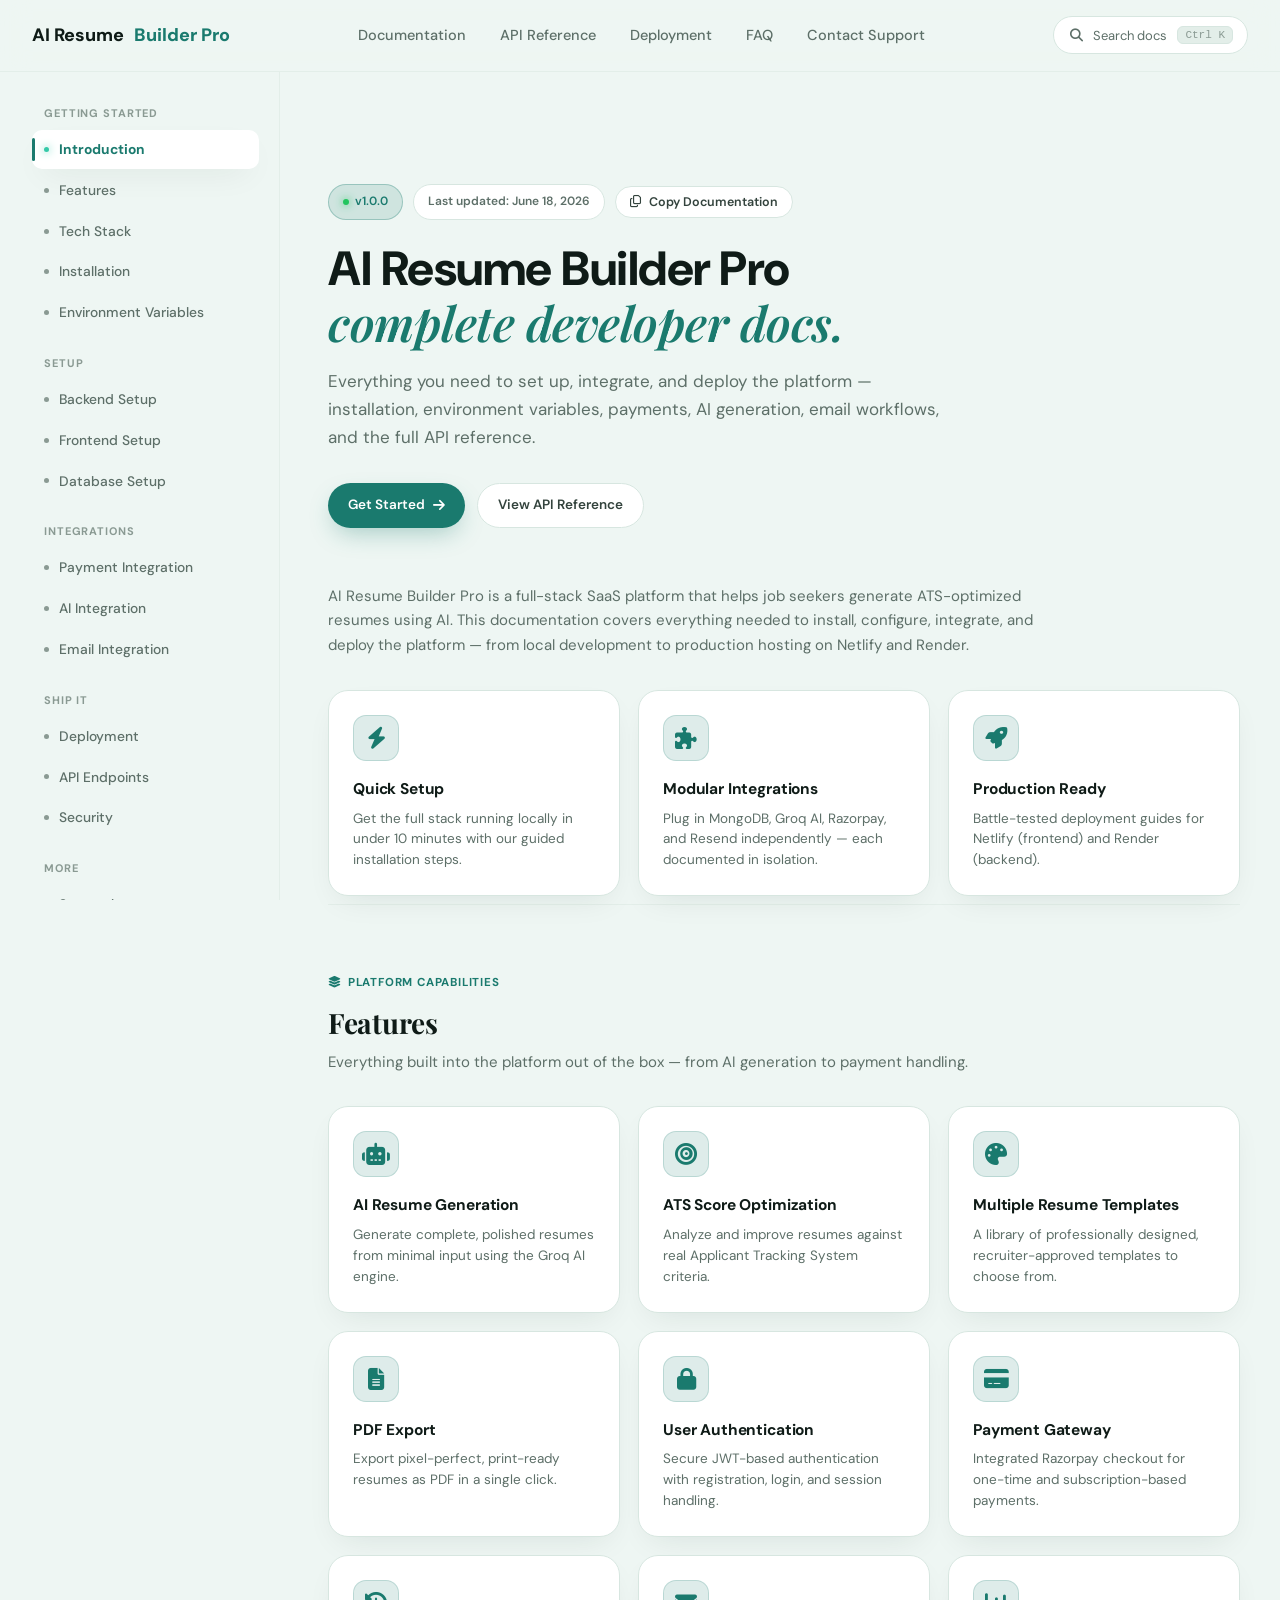
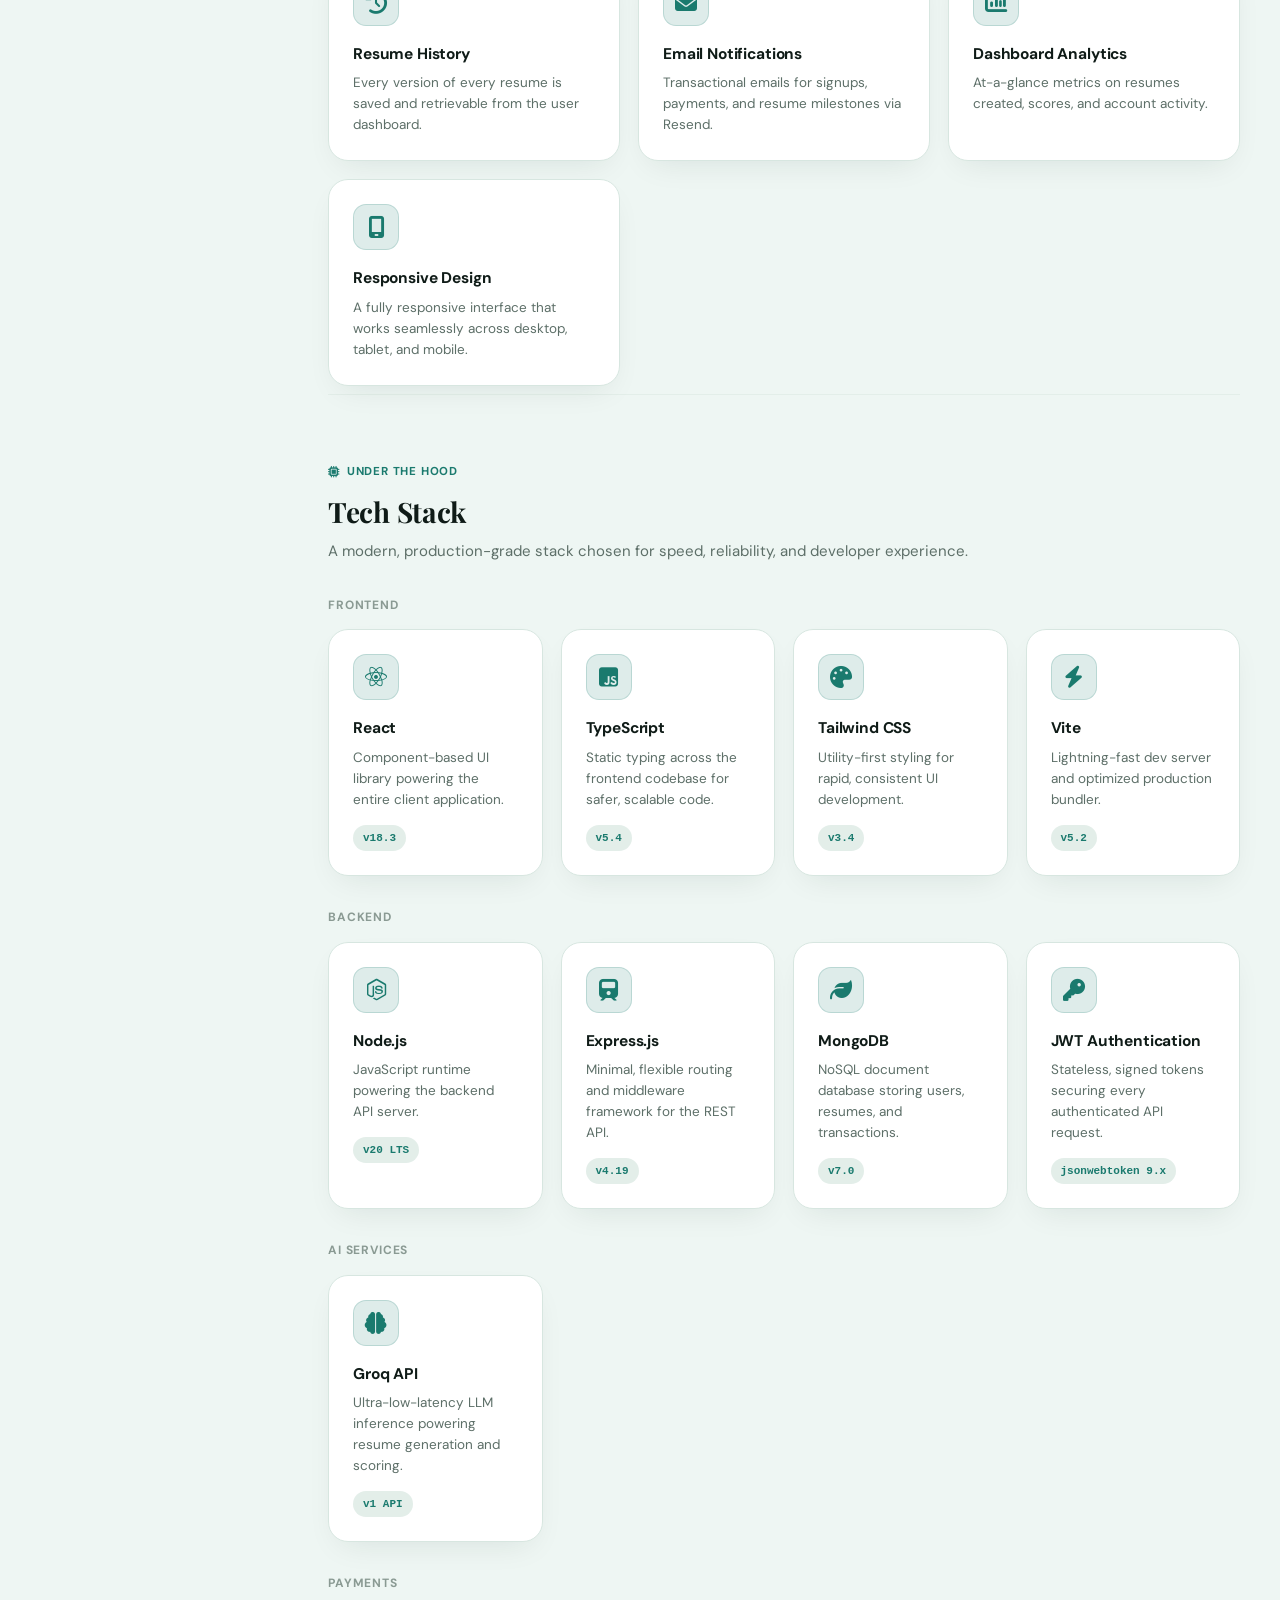
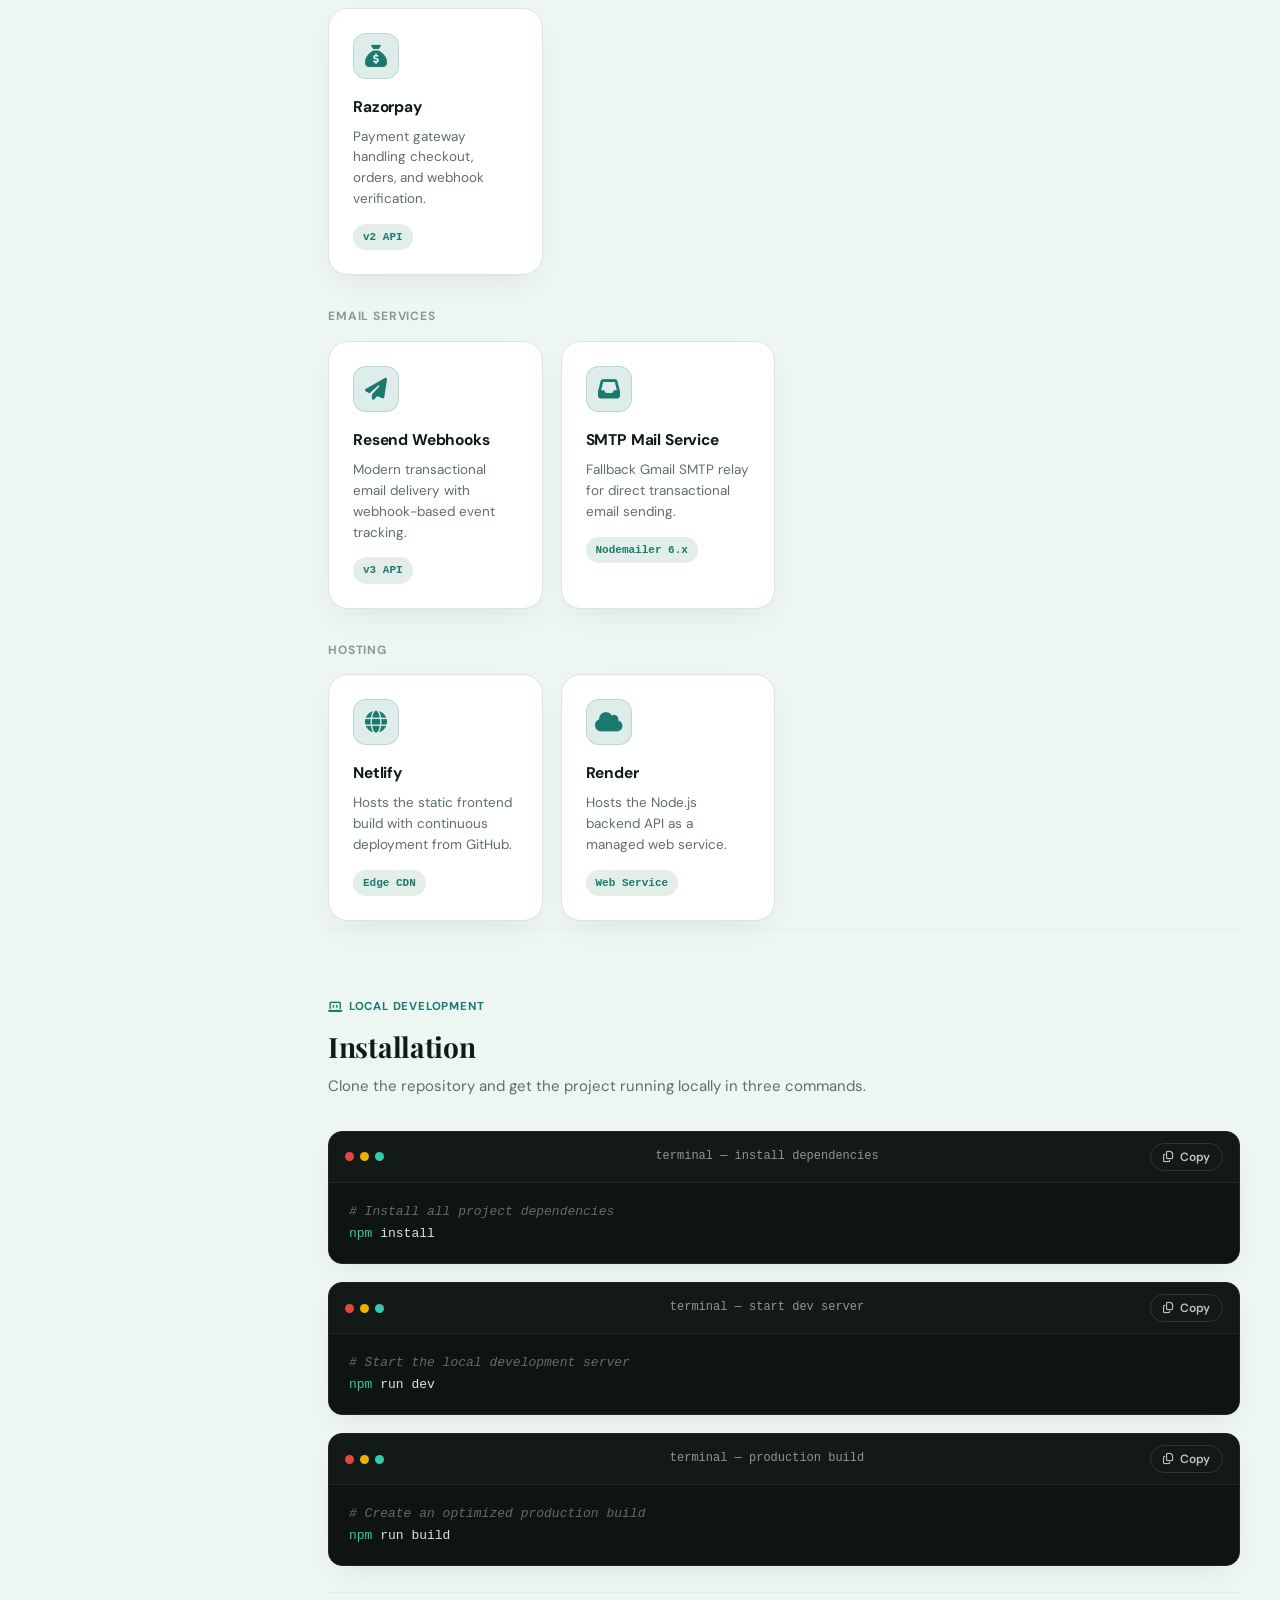
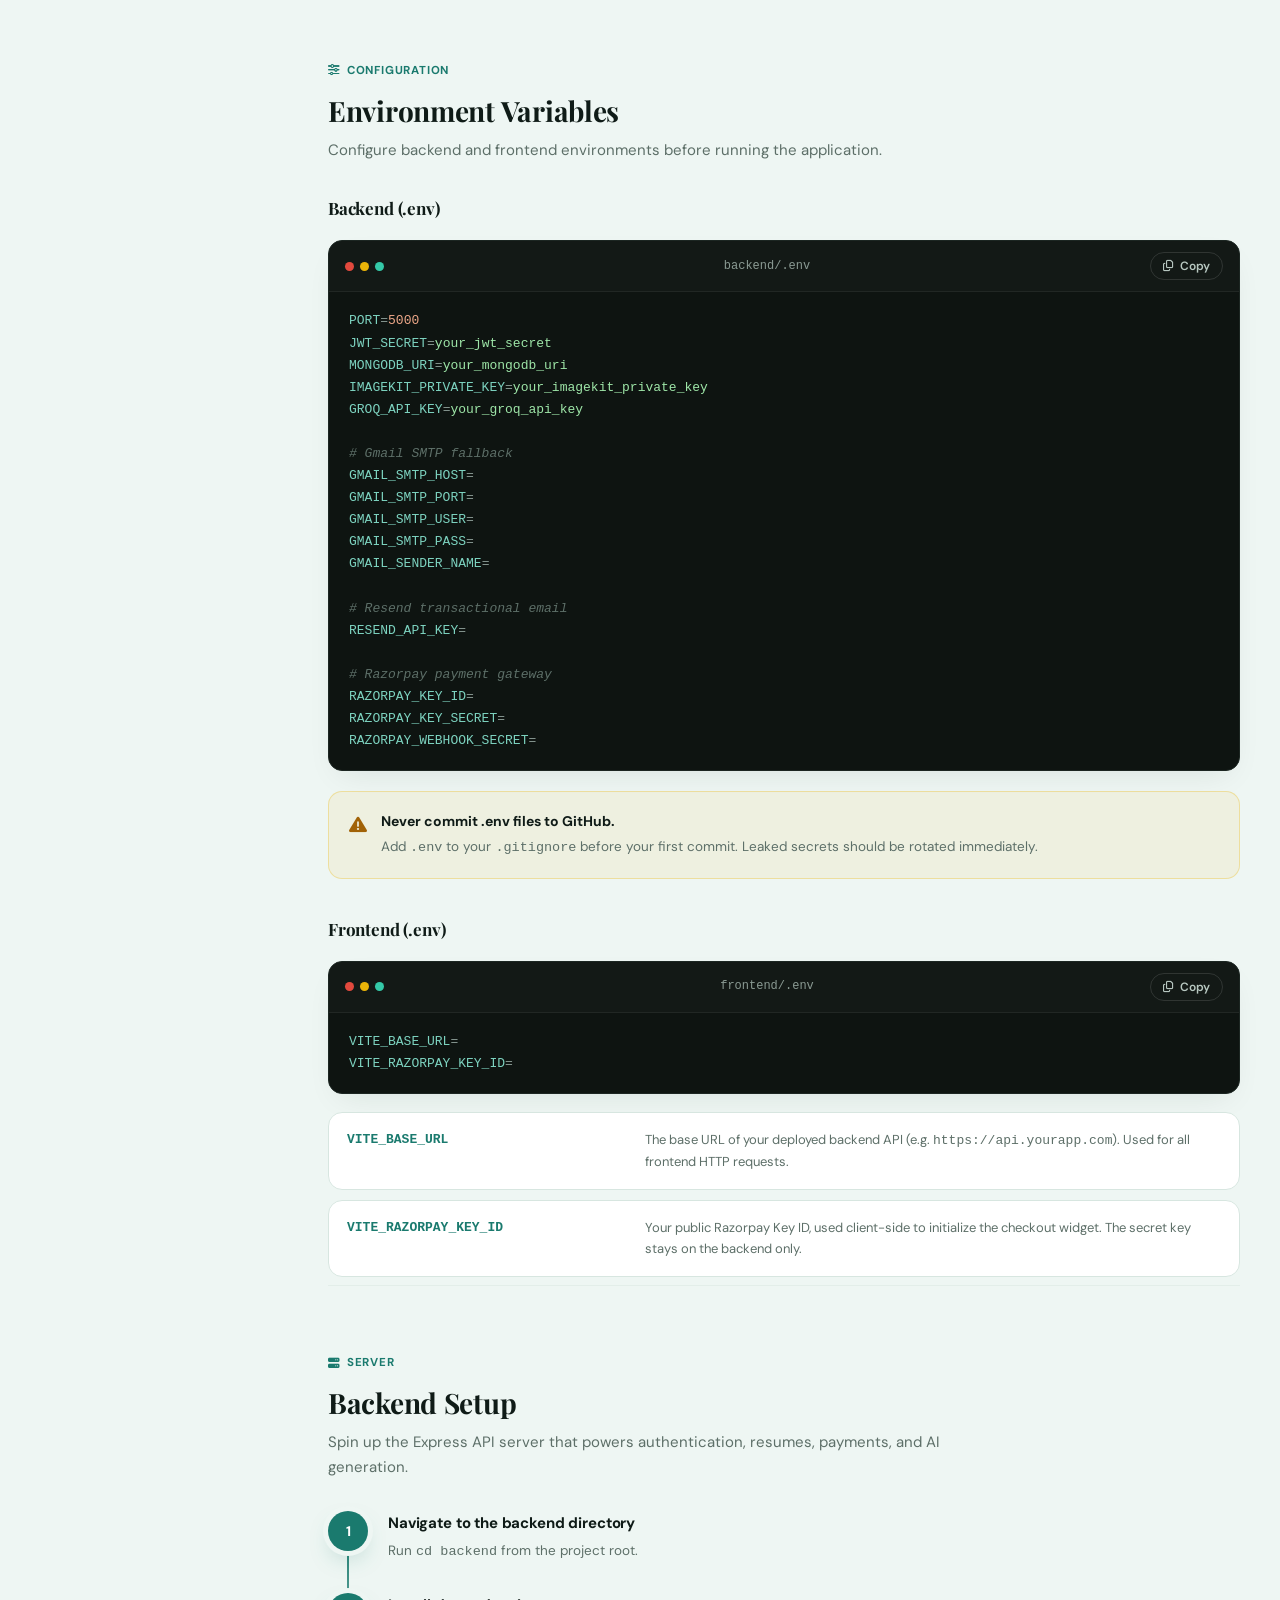
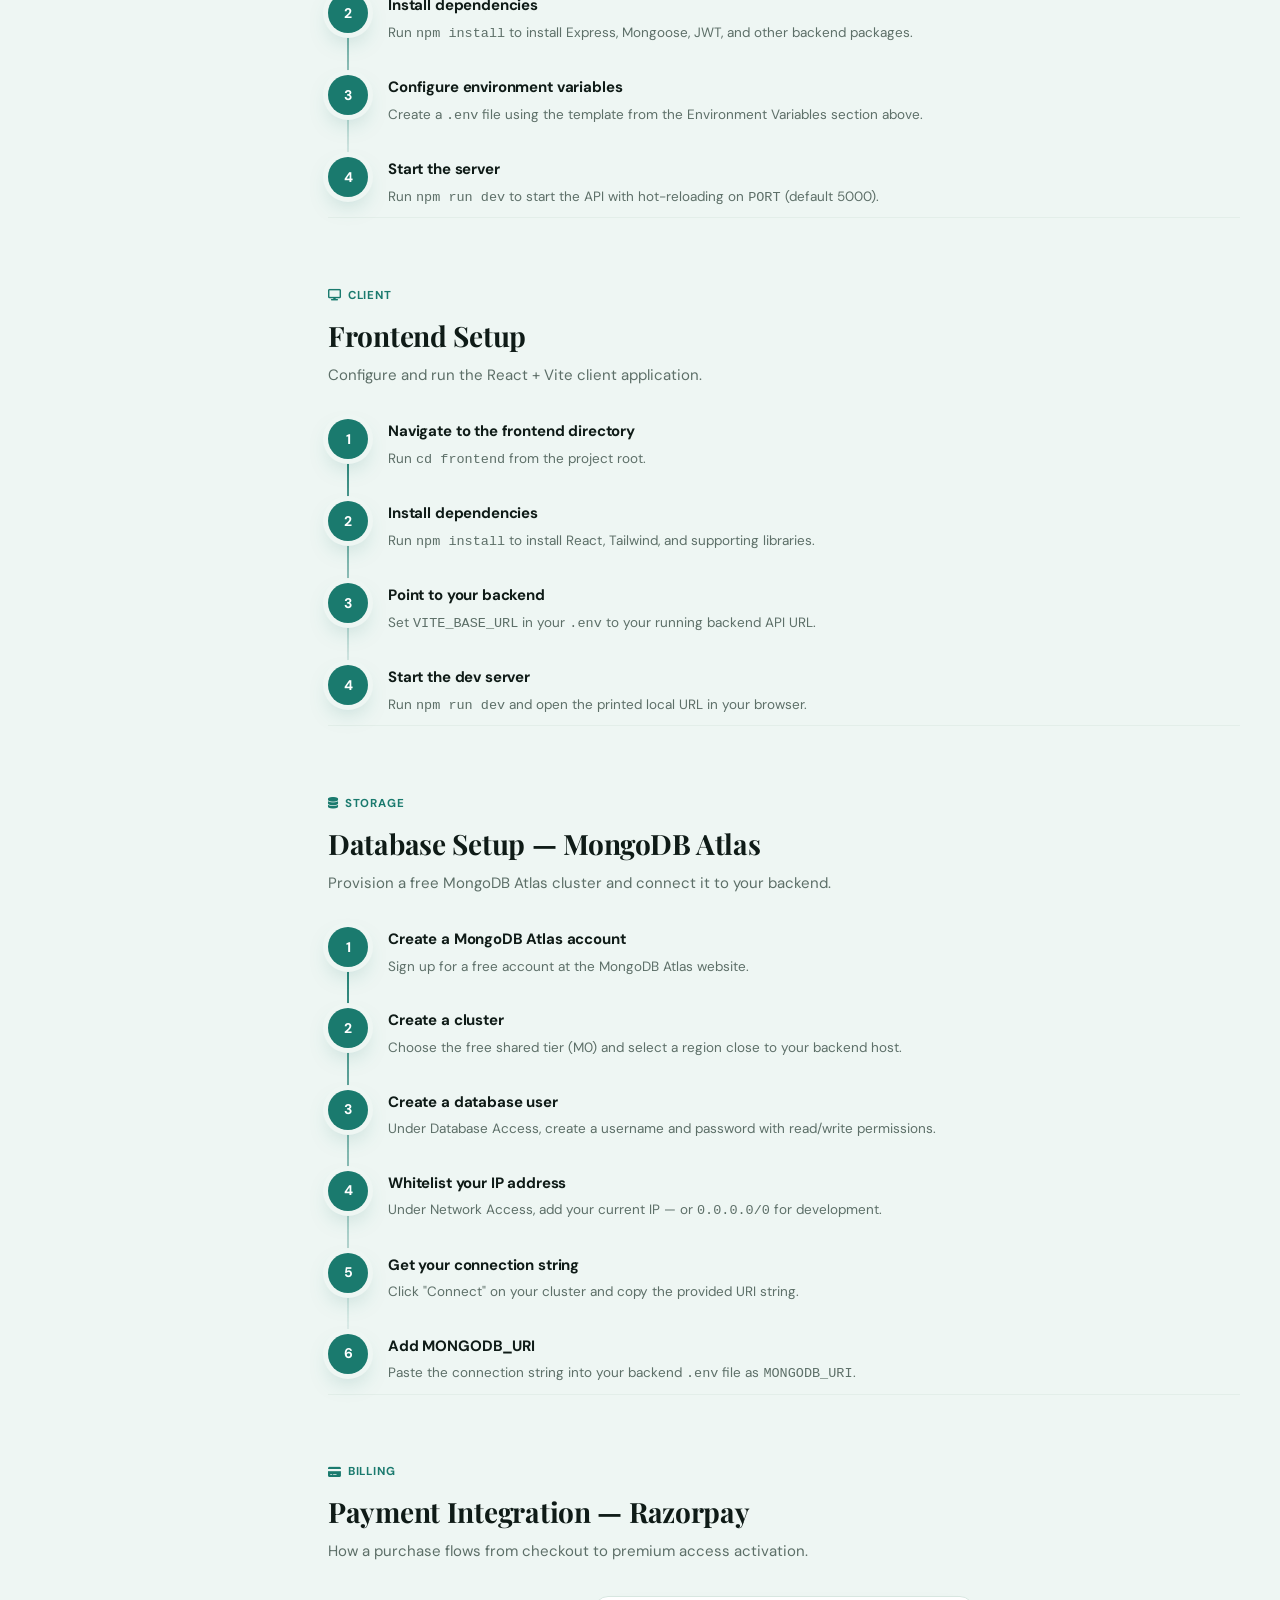
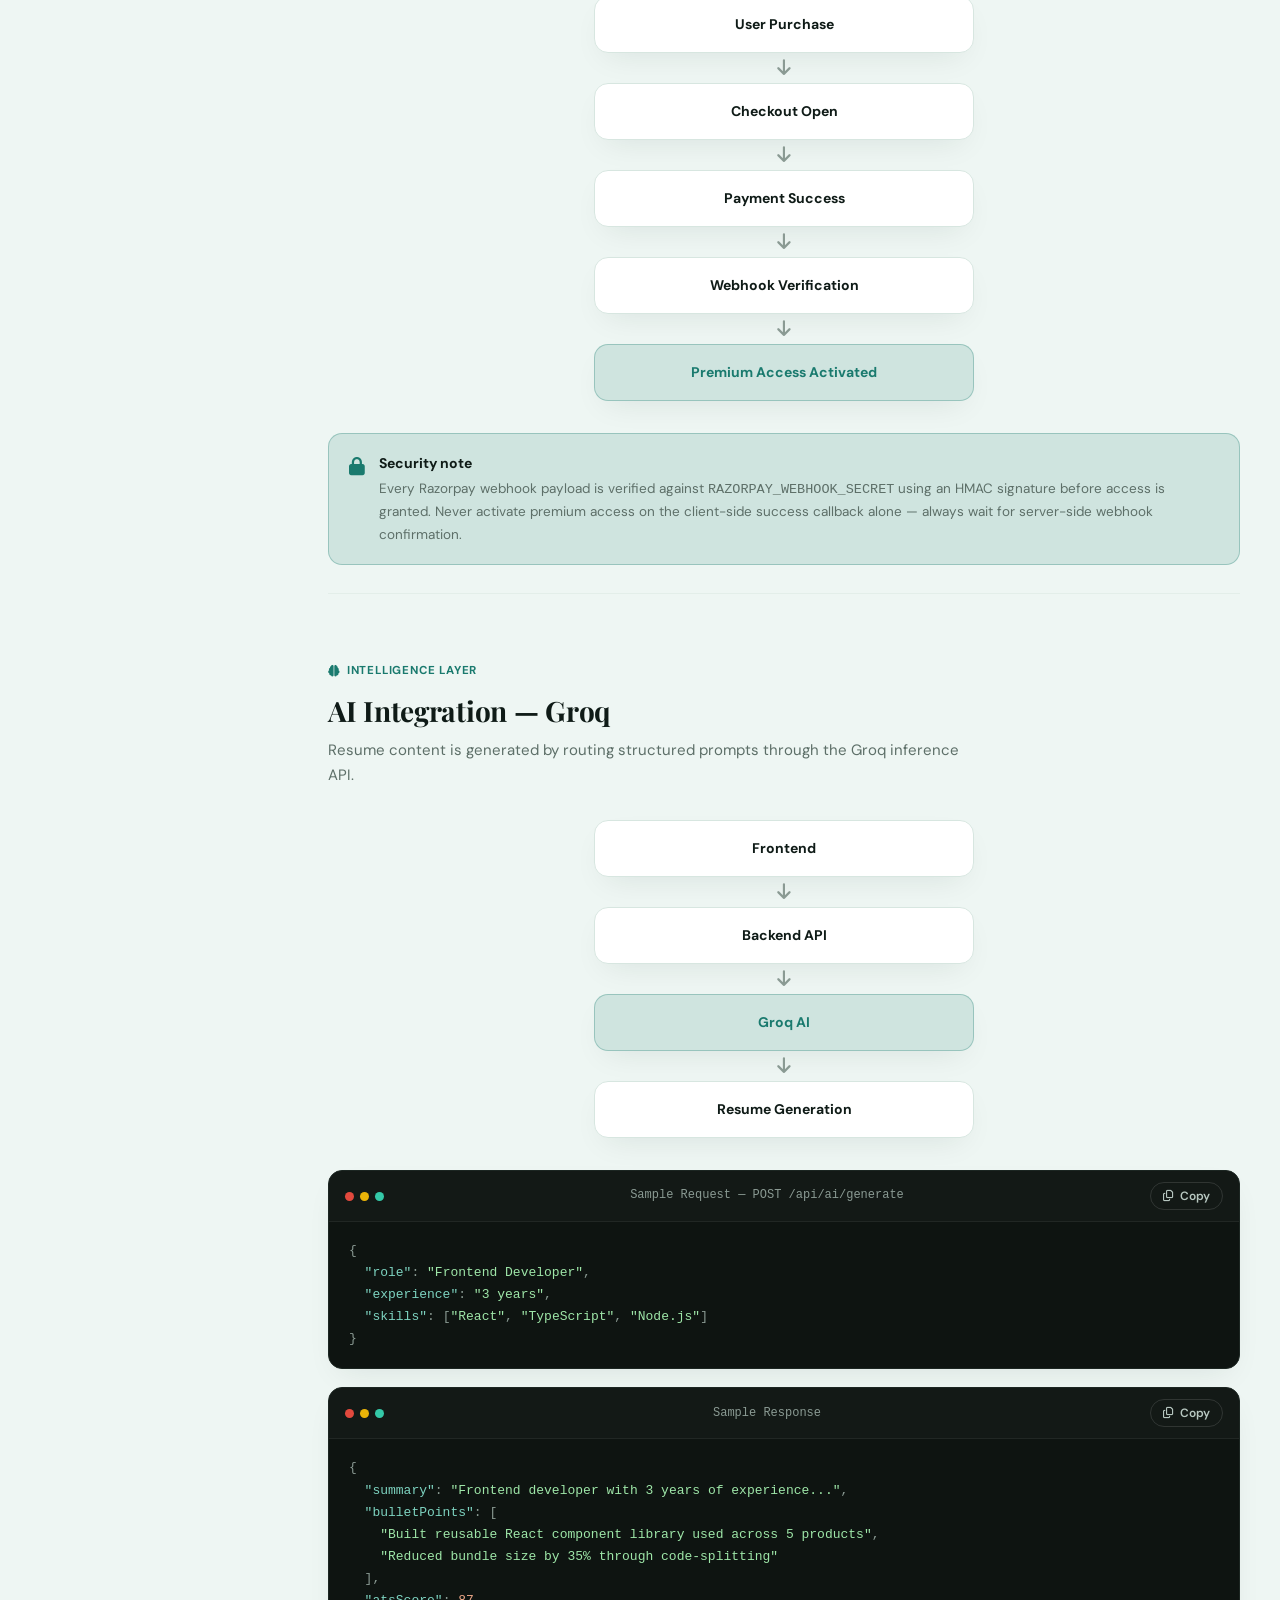
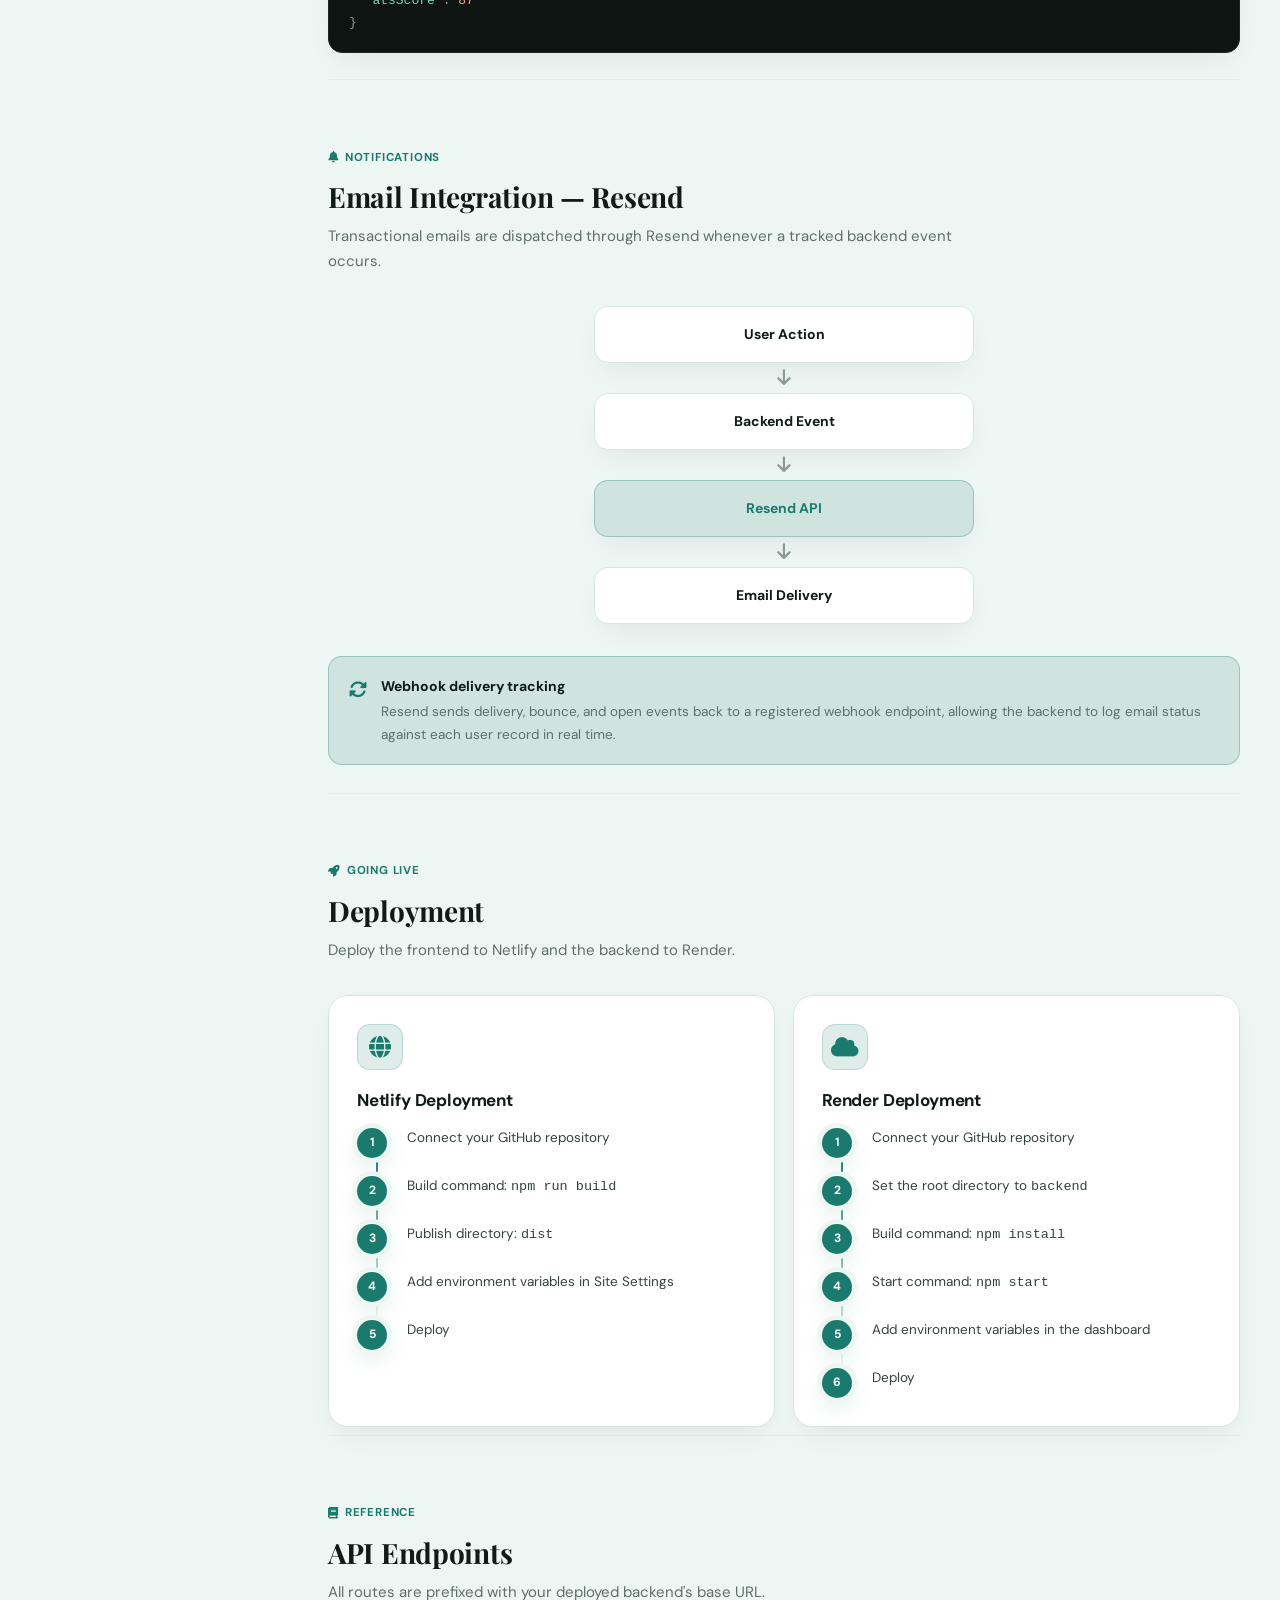
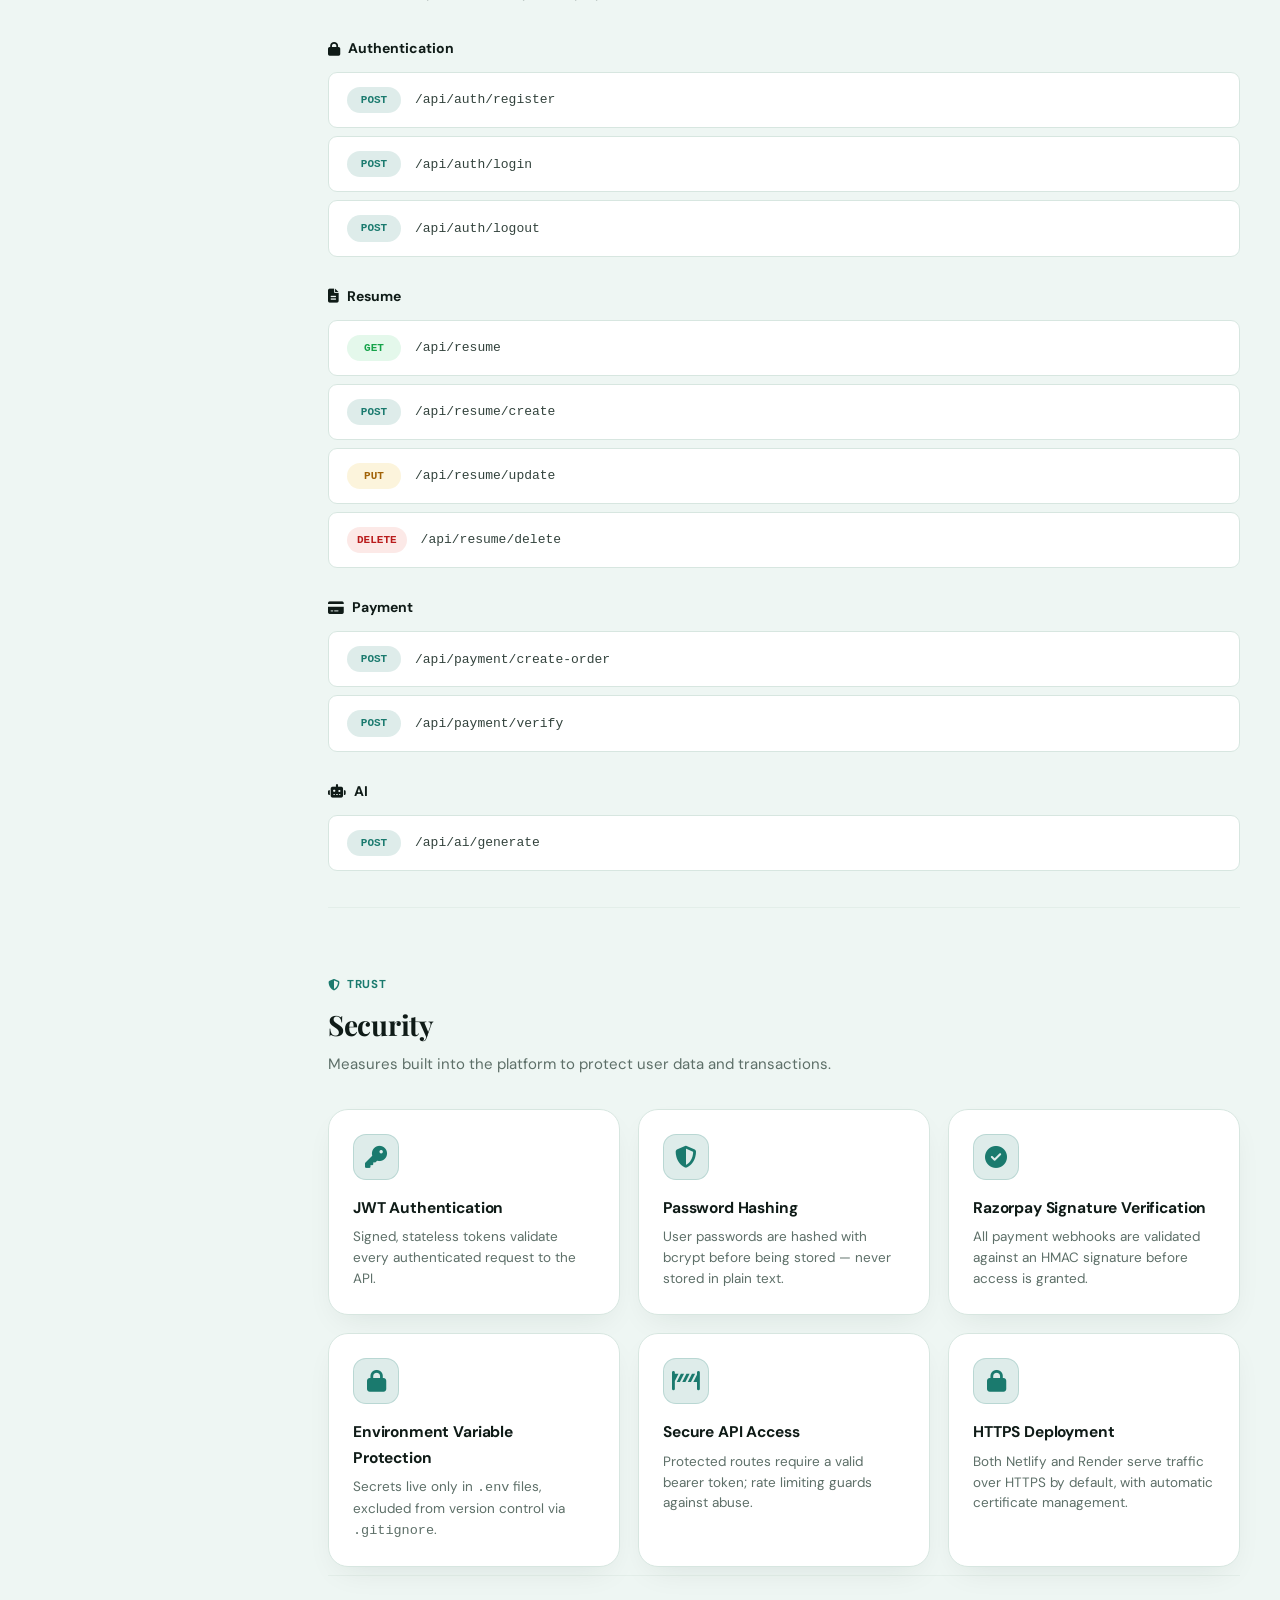
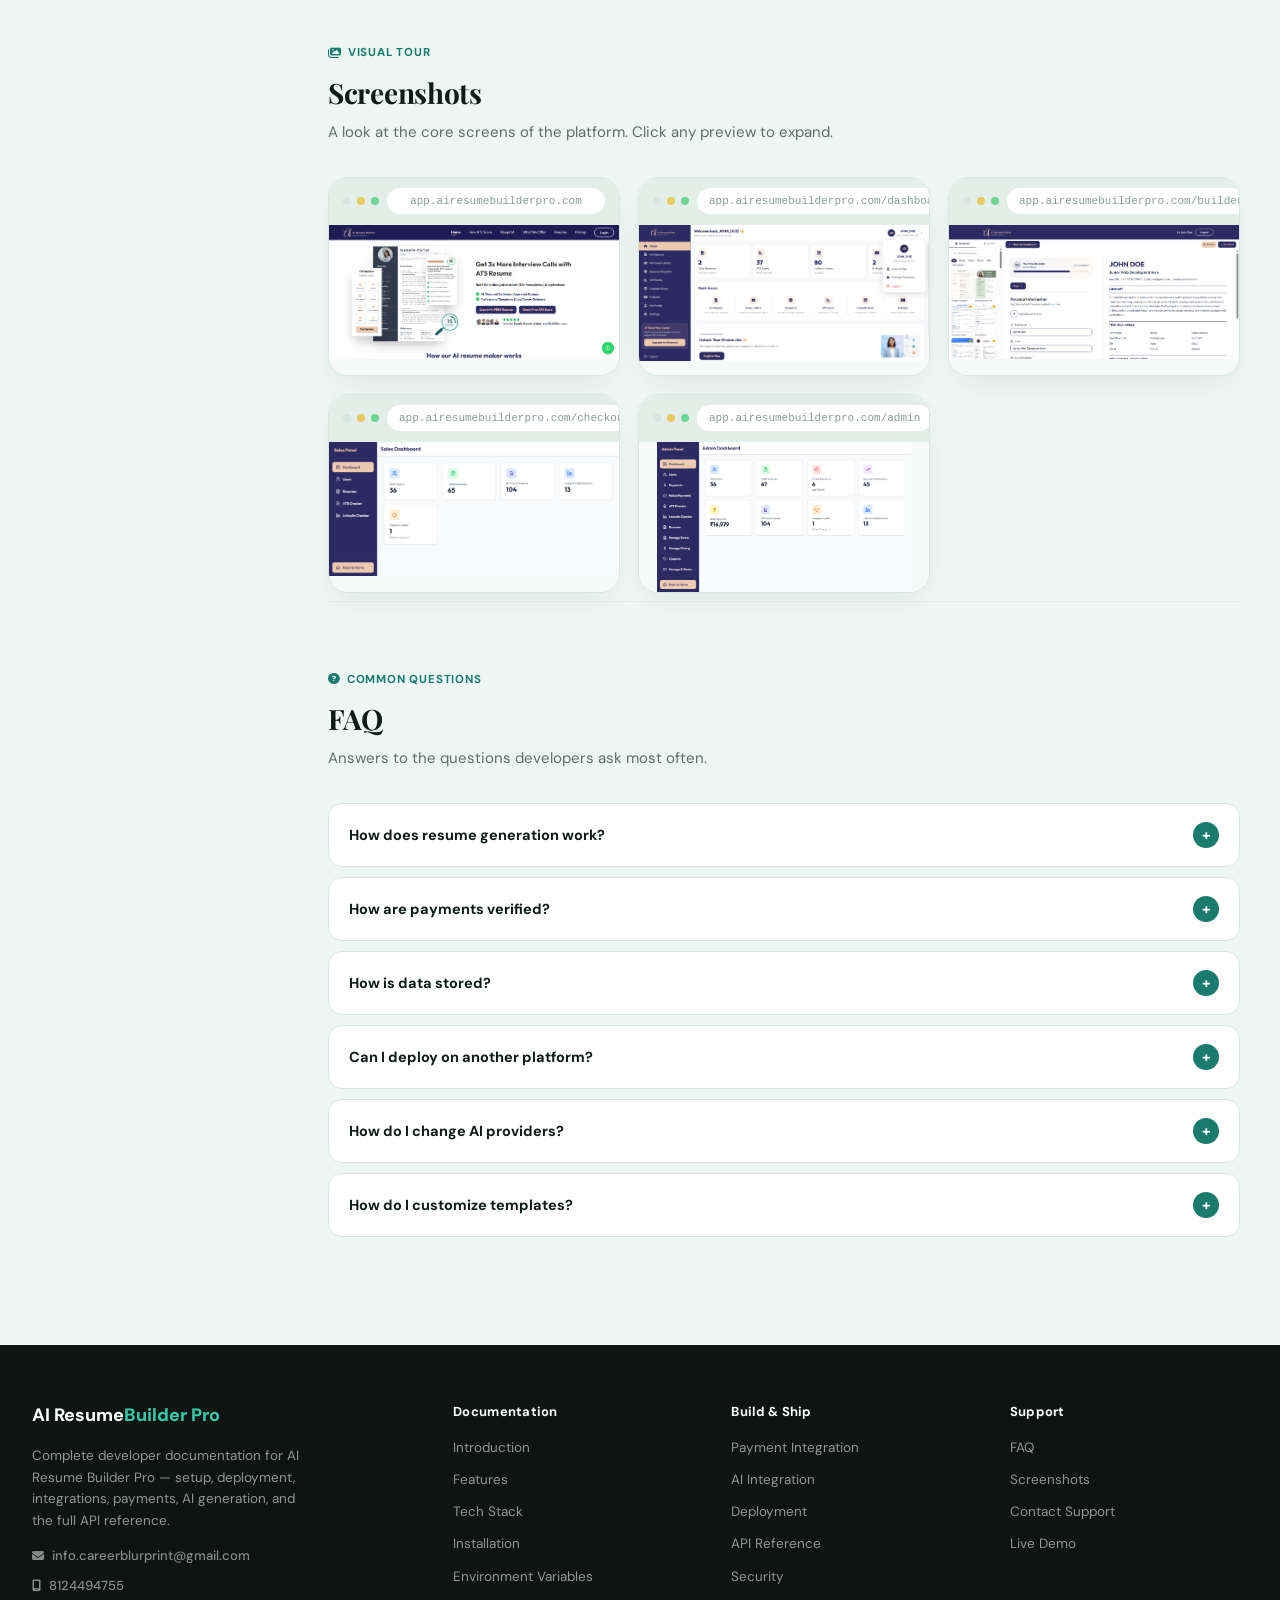
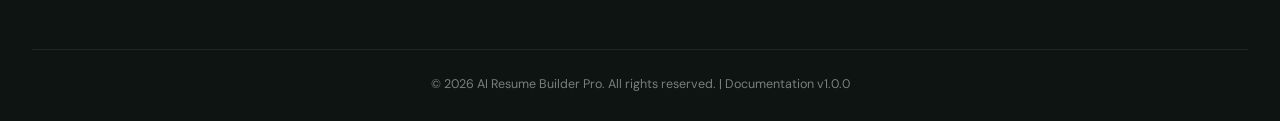
==== Documentation.html @ 51537c60 "Added documentation page and updates" ====
<!DOCTYPE html>
<html lang="en">

<head>
  <meta charset="UTF-8">
  <meta name="viewport" content="width=device-width, initial-scale=1.0">
  <title>AI Resume Builder — Documentation</title>
  <link rel="icon" href="images/favicon-v2.ico" />
  <meta name="description"
    content="Complete developer documentation for AI Resume Builder Pro: setup, deployment, integrations, APIs, payments, email workflows, and AI-powered resume generation.">
  <link rel="preconnect" href="https://fonts.googleapis.com">
  <link rel="preconnect" href="https://fonts.gstatic.com" crossorigin>
  <link
    href="https://fonts.googleapis.com/css2?family=DM+Sans:ital,opsz,wght@0,9..40,300;0,9..40,400;0,9..40,500;0,9..40,600;0,9..40,700;0,9..40,800;1,9..40,300&family=Playfair+Display:ital,wght@0,700;1,600&display=swap"
    rel="stylesheet">
  <link rel="stylesheet" href="https://cdnjs.cloudflare.com/ajax/libs/font-awesome/6.5.1/css/all.min.css">
  <link rel="stylesheet" href="styles.css">
</head>

<body>

  <div class="progress-bar" id="progressBar"></div>

  <!-- ============================================================
     TOP NAVIGATION
     ============================================================ -->
  <header class="topnav">
    <div class="topnav-inner">
      <div style="display:flex; align-items:center; gap:18px;">
        <button class="icon-btn menu-toggle" id="menuToggle" aria-label="Toggle sidebar"><i
            class="fa-solid fa-bars"></i></button>
        <a href="index.html" class="brand">
          AI Resume<span class="brand-accent"> Builder Pro</span>
        </a>
      </div>
      <nav class="nav-links">
        <a href="#introduction">Documentation</a>
        <a href="#api-endpoints">API Reference</a>
        <a href="#deployment">Deployment</a>
        <a href="#faq">FAQ</a>
        <a href="#footer-contact">Contact Support</a>
      </nav>
      <div class="nav-right">
        <button class="search-btn" id="searchOpenBtn">
          <i class="fa-solid fa-magnifying-glass"></i> Search docs
          <span class="search-kbd">Ctrl K</span>
        </button>
      </div>
    </div>
  </header>

  <div class="layout">

    <!-- ============================================================
       SIDEBAR
       ============================================================ -->
    <aside class="sidebar" id="sidebar">
      <div class="sidebar-group">
        <div class="sidebar-label">Getting Started</div>
        <a href="#introduction" data-nav><span class="dot"></span>Introduction</a>
        <a href="#features" data-nav><span class="dot"></span>Features</a>
        <a href="#tech-stack" data-nav><span class="dot"></span>Tech Stack</a>
        <a href="#installation" data-nav><span class="dot"></span>Installation</a>
        <a href="#environment-variables" data-nav><span class="dot"></span>Environment Variables</a>
      </div>
      <div class="sidebar-group">
        <div class="sidebar-label">Setup</div>
        <a href="#backend-setup" data-nav><span class="dot"></span>Backend Setup</a>
        <a href="#frontend-setup" data-nav><span class="dot"></span>Frontend Setup</a>
        <a href="#database-setup" data-nav><span class="dot"></span>Database Setup</a>
      </div>
      <div class="sidebar-group">
        <div class="sidebar-label">Integrations</div>
        <a href="#payment-integration" data-nav><span class="dot"></span>Payment Integration</a>
        <a href="#ai-integration" data-nav><span class="dot"></span>AI Integration</a>
        <a href="#email-integration" data-nav><span class="dot"></span>Email Integration</a>
      </div>
      <div class="sidebar-group">
        <div class="sidebar-label">Ship It</div>
        <a href="#deployment" data-nav><span class="dot"></span>Deployment</a>
        <a href="#api-endpoints" data-nav><span class="dot"></span>API Endpoints</a>
        <a href="#security" data-nav><span class="dot"></span>Security</a>
      </div>
      <div class="sidebar-group">
        <div class="sidebar-label">More</div>
        <a href="#screenshots" data-nav><span class="dot"></span>Screenshots</a>
        <a href="#faq" data-nav><span class="dot"></span>FAQ</a>
      </div>
    </aside>

    <!-- ============================================================
       MAIN CONTENT
       ============================================================ -->
    <main class="content">
      <!-- ============================================================
         HERO / INTRODUCTION
         ============================================================ -->
      <section id="introduction" class="doc-section reveal" style="padding-top:24px;">
        <div class="hero">
          <div class="hero-badges">
            <span class="badge badge-glow"><span class="badge-dot"></span>v1.0.0</span>
            <span class="badge">Last updated: June 18, 2026</span>
            <button class="btn btn-ghost btn-sm" id="copyDocsBtn"><i class="fa-regular fa-copy"></i> Copy
              Documentation</button>
          </div>
          <h1>AI Resume Builder Pro<br><em>complete developer docs.</em></h1>
          <p class="lead">Everything you need to set up, integrate, and deploy the platform — installation, environment
            variables, payments, AI generation, email workflows, and the full API reference.</p>
          <div class="hero-actions">
            <a href="#installation" class="btn btn-primary">Get Started <i class="fa-solid fa-arrow-right"></i></a>
            <a href="#api-endpoints" class="btn btn-ghost">View API Reference</a>
          </div>
        </div>

        <p class="section-desc" style="max-width:720px; font-size:15px;">
          AI Resume Builder Pro is a full-stack SaaS platform that helps job seekers generate ATS-optimized resumes
          using AI.
          This documentation covers everything needed to install, configure, integrate, and deploy the platform —
          from local development to production hosting on Netlify and Render.
        </p>

        <div class="grid grid-3" style="margin-top:28px;">
          <div class="card">
            <div class="card-icon"><i class="fa-solid fa-bolt"></i></div>
            <h4>Quick Setup</h4>
            <p>Get the full stack running locally in under 10 minutes with our guided installation steps.</p>
          </div>
          <div class="card">
            <div class="card-icon"><i class="fa-solid fa-puzzle-piece"></i></div>
            <h4>Modular Integrations</h4>
            <p>Plug in MongoDB, Groq AI, Razorpay, and Resend independently — each documented in isolation.</p>
          </div>
          <div class="card">
            <div class="card-icon"><i class="fa-solid fa-rocket"></i></div>
            <h4>Production Ready</h4>
            <p>Battle-tested deployment guides for Netlify (frontend) and Render (backend).</p>
          </div>
        </div>
      </section>

      <!-- ============================================================
         FEATURES
         ============================================================ -->
      <section id="features" class="doc-section reveal">
        <div class="section-eyebrow"><i class="fa-solid fa-layer-group"></i> Platform Capabilities</div>
        <h2 class="section-title">Features</h2>
        <p class="section-desc">Everything built into the platform out of the box — from AI generation to payment
          handling.</p>

        <div class="grid grid-3">
          <div class="card">
            <div class="card-icon"><i class="fa-solid fa-robot"></i></div>
            <h4>AI Resume Generation</h4>
            <p>Generate complete, polished resumes from minimal input using the Groq AI engine.</p>
          </div>
          <div class="card">
            <div class="card-icon"><i class="fa-solid fa-bullseye"></i></div>
            <h4>ATS Score Optimization</h4>
            <p>Analyze and improve resumes against real Applicant Tracking System criteria.</p>
          </div>
          <div class="card">
            <div class="card-icon"><i class="fa-solid fa-palette"></i></div>
            <h4>Multiple Resume Templates</h4>
            <p>A library of professionally designed, recruiter-approved templates to choose from.</p>
          </div>
          <div class="card">
            <div class="card-icon"><i class="fa-solid fa-file-lines"></i></div>
            <h4>PDF Export</h4>
            <p>Export pixel-perfect, print-ready resumes as PDF in a single click.</p>
          </div>
          <div class="card">
            <div class="card-icon"><i class="fa-solid fa-lock"></i></div>
            <h4>User Authentication</h4>
            <p>Secure JWT-based authentication with registration, login, and session handling.</p>
          </div>
          <div class="card">
            <div class="card-icon"><i class="fa-solid fa-credit-card"></i></div>
            <h4>Payment Gateway</h4>
            <p>Integrated Razorpay checkout for one-time and subscription-based payments.</p>
          </div>
          <div class="card">
            <div class="card-icon"><i class="fa-solid fa-clock-rotate-left"></i></div>
            <h4>Resume History</h4>
            <p>Every version of every resume is saved and retrievable from the user dashboard.</p>
          </div>
          <div class="card">
            <div class="card-icon"><i class="fa-solid fa-envelope"></i></div>
            <h4>Email Notifications</h4>
            <p>Transactional emails for signups, payments, and resume milestones via Resend.</p>
          </div>
          <div class="card">
            <div class="card-icon"><i class="fa-solid fa-chart-column"></i></div>
            <h4>Dashboard Analytics</h4>
            <p>At-a-glance metrics on resumes created, scores, and account activity.</p>
          </div>
          <div class="card">
            <div class="card-icon"><i class="fa-solid fa-mobile-screen"></i></div>
            <h4>Responsive Design</h4>
            <p>A fully responsive interface that works seamlessly across desktop, tablet, and mobile.</p>
          </div>
        </div>
      </section>

      <!-- ============================================================
         TECH STACK
         ============================================================ -->
      <section id="tech-stack" class="doc-section reveal">
        <div class="section-eyebrow"><i class="fa-solid fa-microchip"></i> Under The Hood</div>
        <h2 class="section-title">Tech Stack</h2>
        <p class="section-desc">A modern, production-grade stack chosen for speed, reliability, and developer
          experience.</p>

        <div class="stack-group-title">Frontend</div>
        <div class="grid grid-4">
          <div class="card">
            <div class="card-icon"><i class="fa-brands fa-react"></i></div>
            <h4>React</h4>
            <p>Component-based UI library powering the entire client application.</p><span
              class="card-version">v18.3</span>
          </div>
          <div class="card">
            <div class="card-icon"><i class="fa-brands fa-square-js"></i></div>
            <h4>TypeScript</h4>
            <p>Static typing across the frontend codebase for safer, scalable code.</p><span
              class="card-version">v5.4</span>
          </div>
          <div class="card">
            <div class="card-icon"><i class="fa-solid fa-palette"></i></div>
            <h4>Tailwind CSS</h4>
            <p>Utility-first styling for rapid, consistent UI development.</p><span class="card-version">v3.4</span>
          </div>
          <div class="card">
            <div class="card-icon"><i class="fa-solid fa-bolt"></i></div>
            <h4>Vite</h4>
            <p>Lightning-fast dev server and optimized production bundler.</p><span class="card-version">v5.2</span>
          </div>
        </div>

        <div class="stack-group-title">Backend</div>
        <div class="grid grid-4">
          <div class="card">
            <div class="card-icon"><i class="fa-brands fa-node-js"></i></div>
            <h4>Node.js</h4>
            <p>JavaScript runtime powering the backend API server.</p><span class="card-version">v20 LTS</span>
          </div>
          <div class="card">
            <div class="card-icon"><i class="fa-solid fa-train"></i></div>
            <h4>Express.js</h4>
            <p>Minimal, flexible routing and middleware framework for the REST API.</p><span
              class="card-version">v4.19</span>
          </div>
          <div class="card">
            <div class="card-icon"><i class="fa-solid fa-leaf"></i></div>
            <h4>MongoDB</h4>
            <p>NoSQL document database storing users, resumes, and transactions.</p><span
              class="card-version">v7.0</span>
          </div>
          <div class="card">
            <div class="card-icon"><i class="fa-solid fa-key"></i></div>
            <h4>JWT Authentication</h4>
            <p>Stateless, signed tokens securing every authenticated API request.</p><span
              class="card-version">jsonwebtoken 9.x</span>
          </div>
        </div>

        <div class="stack-group-title">AI Services</div>
        <div class="grid grid-4">
          <div class="card">
            <div class="card-icon"><i class="fa-solid fa-brain"></i></div>
            <h4>Groq API</h4>
            <p>Ultra-low-latency LLM inference powering resume generation and scoring.</p><span class="card-version">v1
              API</span>
          </div>
        </div>

        <div class="stack-group-title">Payments</div>
        <div class="grid grid-4">
          <div class="card">
            <div class="card-icon"><i class="fa-solid fa-sack-dollar"></i></div>
            <h4>Razorpay</h4>
            <p>Payment gateway handling checkout, orders, and webhook verification.</p><span class="card-version">v2
              API</span>
          </div>
        </div>

        <div class="stack-group-title">Email Services</div>
        <div class="grid grid-4">
          <div class="card">
            <div class="card-icon"><i class="fa-solid fa-paper-plane"></i></div>
            <h4>Resend Webhooks</h4>
            <p>Modern transactional email delivery with webhook-based event tracking.</p><span class="card-version">v3
              API</span>
          </div>
          <div class="card">
            <div class="card-icon"><i class="fa-solid fa-inbox"></i></div>
            <h4>SMTP Mail Service</h4>
            <p>Fallback Gmail SMTP relay for direct transactional email sending.</p><span
              class="card-version">Nodemailer 6.x</span>
          </div>
        </div>

        <div class="stack-group-title">Hosting</div>
        <div class="grid grid-4">
          <div class="card">
            <div class="card-icon"><i class="fa-solid fa-globe"></i></div>
            <h4>Netlify</h4>
            <p>Hosts the static frontend build with continuous deployment from GitHub.</p><span
              class="card-version">Edge CDN</span>
          </div>
          <div class="card">
            <div class="card-icon"><i class="fa-solid fa-cloud"></i></div>
            <h4>Render</h4>
            <p>Hosts the Node.js backend API as a managed web service.</p><span class="card-version">Web Service</span>
          </div>
        </div>
      </section>

      <!-- ============================================================
         INSTALLATION
         ============================================================ -->
      <section id="installation" class="doc-section reveal">
        <div class="section-eyebrow"><i class="fa-solid fa-laptop-code"></i> Local Development</div>
        <h2 class="section-title">Installation</h2>
        <p class="section-desc">Clone the repository and get the project running locally in three commands.</p>

        <div class="code-block">
          <div class="code-head">
            <div class="code-dots"><span></span><span></span><span></span></div>
            <span class="code-label">terminal — install dependencies</span>
            <button class="copy-btn" data-copy="npm install"><i class="fa-regular fa-copy"></i> Copy</button>
          </div>
          <pre><code><span class="tok-comment"># Install all project dependencies</span>
<span class="tok-fn">npm</span> install</code></pre>
        </div>

        <div class="code-block">
          <div class="code-head">
            <div class="code-dots"><span></span><span></span><span></span></div>
            <span class="code-label">terminal — start dev server</span>
            <button class="copy-btn" data-copy="npm run dev"><i class="fa-regular fa-copy"></i> Copy</button>
          </div>
          <pre><code><span class="tok-comment"># Start the local development server</span>
<span class="tok-fn">npm</span> run dev</code></pre>
        </div>

        <div class="code-block">
          <div class="code-head">
            <div class="code-dots"><span></span><span></span><span></span></div>
            <span class="code-label">terminal — production build</span>
            <button class="copy-btn" data-copy="npm run build"><i class="fa-regular fa-copy"></i> Copy</button>
          </div>
          <pre><code><span class="tok-comment"># Create an optimized production build</span>
<span class="tok-fn">npm</span> run build</code></pre>
        </div>
      </section>

      <!-- ============================================================
         ENVIRONMENT VARIABLES (BACKEND + FRONTEND)
         ============================================================ -->
      <section id="environment-variables" class="doc-section reveal">
        <div class="section-eyebrow"><i class="fa-solid fa-sliders"></i> Configuration</div>
        <h2 class="section-title">Environment Variables</h2>
        <p class="section-desc">Configure backend and frontend environments before running the application.</p>

        <h3 style="font-size:17px; margin-top:8px; margin-bottom:6px; color:var(--text-0);">Backend (.env)</h3>
        <div class="code-block">
          <div class="code-head">
            <div class="code-dots"><span></span><span></span><span></span></div>
            <span class="code-label">backend/.env</span>
            <button class="copy-btn" data-copy="PORT=5000
JWT_SECRET=your_jwt_secret
MONGODB_URI=your_mongodb_uri
IMAGEKIT_PRIVATE_KEY=your_imagekit_private_key
GROQ_API_KEY=your_groq_api_key

GMAIL_SMTP_HOST=
GMAIL_SMTP_PORT=
GMAIL_SMTP_USER=
GMAIL_SMTP_PASS=
GMAIL_SENDER_NAME=

RESEND_API_KEY=

RAZORPAY_KEY_ID=
RAZORPAY_KEY_SECRET=
RAZORPAY_WEBHOOK_SECRET="><i class="fa-regular fa-copy"></i> Copy</button>
          </div>
          <pre><code><span class="tok-key">PORT</span><span class="tok-punc">=</span><span class="tok-num">5000</span>
<span class="tok-key">JWT_SECRET</span><span class="tok-punc">=</span><span class="tok-str">your_jwt_secret</span>
<span class="tok-key">MONGODB_URI</span><span class="tok-punc">=</span><span class="tok-str">your_mongodb_uri</span>
<span class="tok-key">IMAGEKIT_PRIVATE_KEY</span><span class="tok-punc">=</span><span class="tok-str">your_imagekit_private_key</span>
<span class="tok-key">GROQ_API_KEY</span><span class="tok-punc">=</span><span class="tok-str">your_groq_api_key</span>

<span class="tok-comment"># Gmail SMTP fallback</span>
<span class="tok-key">GMAIL_SMTP_HOST</span><span class="tok-punc">=</span>
<span class="tok-key">GMAIL_SMTP_PORT</span><span class="tok-punc">=</span>
<span class="tok-key">GMAIL_SMTP_USER</span><span class="tok-punc">=</span>
<span class="tok-key">GMAIL_SMTP_PASS</span><span class="tok-punc">=</span>
<span class="tok-key">GMAIL_SENDER_NAME</span><span class="tok-punc">=</span>

<span class="tok-comment"># Resend transactional email</span>
<span class="tok-key">RESEND_API_KEY</span><span class="tok-punc">=</span>

<span class="tok-comment"># Razorpay payment gateway</span>
<span class="tok-key">RAZORPAY_KEY_ID</span><span class="tok-punc">=</span>
<span class="tok-key">RAZORPAY_KEY_SECRET</span><span class="tok-punc">=</span>
<span class="tok-key">RAZORPAY_WEBHOOK_SECRET</span><span class="tok-punc">=</span></code></pre>
        </div>

        <div class="alert">
          <span class="alert-icon"><i class="fa-solid fa-triangle-exclamation"></i></span>
          <div><strong>Never commit .env files to GitHub.</strong>
            <p>Add <code>.env</code> to your <code>.gitignore</code> before your first commit. Leaked secrets should be
              rotated immediately.</p>
          </div>
        </div>

        <h3 style="font-size:17px; margin-top:36px; margin-bottom:6px; color:var(--text-0);">Frontend (.env)</h3>
        <div class="code-block">
          <div class="code-head">
            <div class="code-dots"><span></span><span></span><span></span></div>
            <span class="code-label">frontend/.env</span>
            <button class="copy-btn" data-copy="VITE_BASE_URL=
VITE_RAZORPAY_KEY_ID="><i class="fa-regular fa-copy"></i> Copy</button>
          </div>
          <pre><code><span class="tok-key">VITE_BASE_URL</span><span class="tok-punc">=</span>
<span class="tok-key">VITE_RAZORPAY_KEY_ID</span><span class="tok-punc">=</span></code></pre>
        </div>

        <div class="env-table">
          <div class="env-row">
            <span class="env-key">VITE_BASE_URL</span>
            <span class="env-desc">The base URL of your deployed backend API (e.g.
              <code>https://api.yourapp.com</code>). Used for all frontend HTTP requests.</span>
          </div>
          <div class="env-row">
            <span class="env-key">VITE_RAZORPAY_KEY_ID</span>
            <span class="env-desc">Your public Razorpay Key ID, used client-side to initialize the checkout widget. The
              secret key stays on the backend only.</span>
          </div>
        </div>
      </section>
      <!-- ============================================================
         BACKEND SETUP
         ============================================================ -->
      <section id="backend-setup" class="doc-section reveal">
        <div class="section-eyebrow"><i class="fa-solid fa-server"></i> Server</div>
        <h2 class="section-title">Backend Setup</h2>
        <p class="section-desc">Spin up the Express API server that powers authentication, resumes, payments, and AI
          generation.</p>

        <div class="timeline">
          <div class="timeline-item">
            <div class="timeline-num">1</div>
            <div class="timeline-body">
              <h4>Navigate to the backend directory</h4>
              <p>Run <code>cd backend</code> from the project root.</p>
            </div>
          </div>
          <div class="timeline-item">
            <div class="timeline-num">2</div>
            <div class="timeline-body">
              <h4>Install dependencies</h4>
              <p>Run <code>npm install</code> to install Express, Mongoose, JWT, and other backend packages.</p>
            </div>
          </div>
          <div class="timeline-item">
            <div class="timeline-num">3</div>
            <div class="timeline-body">
              <h4>Configure environment variables</h4>
              <p>Create a <code>.env</code> file using the template from the Environment Variables section above.</p>
            </div>
          </div>
          <div class="timeline-item">
            <div class="timeline-num">4</div>
            <div class="timeline-body">
              <h4>Start the server</h4>
              <p>Run <code>npm run dev</code> to start the API with hot-reloading on <code>PORT</code> (default 5000).
              </p>
            </div>
          </div>
        </div>
      </section>

      <!-- ============================================================
         FRONTEND SETUP
         ============================================================ -->
      <section id="frontend-setup" class="doc-section reveal">
        <div class="section-eyebrow"><i class="fa-solid fa-display"></i> Client</div>
        <h2 class="section-title">Frontend Setup</h2>
        <p class="section-desc">Configure and run the React + Vite client application.</p>

        <div class="timeline">
          <div class="timeline-item">
            <div class="timeline-num">1</div>
            <div class="timeline-body">
              <h4>Navigate to the frontend directory</h4>
              <p>Run <code>cd frontend</code> from the project root.</p>
            </div>
          </div>
          <div class="timeline-item">
            <div class="timeline-num">2</div>
            <div class="timeline-body">
              <h4>Install dependencies</h4>
              <p>Run <code>npm install</code> to install React, Tailwind, and supporting libraries.</p>
            </div>
          </div>
          <div class="timeline-item">
            <div class="timeline-num">3</div>
            <div class="timeline-body">
              <h4>Point to your backend</h4>
              <p>Set <code>VITE_BASE_URL</code> in your <code>.env</code> to your running backend API URL.</p>
            </div>
          </div>
          <div class="timeline-item">
            <div class="timeline-num">4</div>
            <div class="timeline-body">
              <h4>Start the dev server</h4>
              <p>Run <code>npm run dev</code> and open the printed local URL in your browser.</p>
            </div>
          </div>
        </div>
      </section>

      <!-- ============================================================
         DATABASE SETUP (MONGODB)
         ============================================================ -->
      <section id="database-setup" class="doc-section reveal">
        <div class="section-eyebrow"><i class="fa-solid fa-database"></i> Storage</div>
        <h2 class="section-title">Database Setup — MongoDB Atlas</h2>
        <p class="section-desc">Provision a free MongoDB Atlas cluster and connect it to your backend.</p>

        <div class="timeline">
          <div class="timeline-item">
            <div class="timeline-num">1</div>
            <div class="timeline-body">
              <h4>Create a MongoDB Atlas account</h4>
              <p>Sign up for a free account at the MongoDB Atlas website.</p>
            </div>
          </div>
          <div class="timeline-item">
            <div class="timeline-num">2</div>
            <div class="timeline-body">
              <h4>Create a cluster</h4>
              <p>Choose the free shared tier (M0) and select a region close to your backend host.</p>
            </div>
          </div>
          <div class="timeline-item">
            <div class="timeline-num">3</div>
            <div class="timeline-body">
              <h4>Create a database user</h4>
              <p>Under Database Access, create a username and password with read/write permissions.</p>
            </div>
          </div>
          <div class="timeline-item">
            <div class="timeline-num">4</div>
            <div class="timeline-body">
              <h4>Whitelist your IP address</h4>
              <p>Under Network Access, add your current IP — or <code>0.0.0.0/0</code> for development.</p>
            </div>
          </div>
          <div class="timeline-item">
            <div class="timeline-num">5</div>
            <div class="timeline-body">
              <h4>Get your connection string</h4>
              <p>Click "Connect" on your cluster and copy the provided URI string.</p>
            </div>
          </div>
          <div class="timeline-item">
            <div class="timeline-num">6</div>
            <div class="timeline-body">
              <h4>Add MONGODB_URI</h4>
              <p>Paste the connection string into your backend <code>.env</code> file as <code>MONGODB_URI</code>.</p>
            </div>
          </div>
        </div>
      </section>

      <!-- ============================================================
         PAYMENT INTEGRATION (RAZORPAY)
         ============================================================ -->
      <section id="payment-integration" class="doc-section reveal">
        <div class="section-eyebrow"><i class="fa-solid fa-credit-card"></i> Billing</div>
        <h2 class="section-title">Payment Integration — Razorpay</h2>
        <p class="section-desc">How a purchase flows from checkout to premium access activation.</p>

        <div class="flow">
          <div class="flow-node">User Purchase</div>
          <div class="flow-arrow"><i class="fa-solid fa-arrow-down"></i></div>
          <div class="flow-node">Checkout Open</div>
          <div class="flow-arrow"><i class="fa-solid fa-arrow-down"></i></div>
          <div class="flow-node">Payment Success</div>
          <div class="flow-arrow"><i class="fa-solid fa-arrow-down"></i></div>
          <div class="flow-node">Webhook Verification</div>
          <div class="flow-arrow"><i class="fa-solid fa-arrow-down"></i></div>
          <div class="flow-node accent">Premium Access Activated</div>
        </div>

        <div class="alert info">
          <span class="alert-icon"><i class="fa-solid fa-lock"></i></span>
          <div><strong>Security note</strong>
            <p>Every Razorpay webhook payload is verified against <code>RAZORPAY_WEBHOOK_SECRET</code> using an HMAC
              signature before access is granted. Never activate premium access on the client-side success callback
              alone — always wait for server-side webhook confirmation.</p>
          </div>
        </div>
      </section>

      <!-- ============================================================
         AI INTEGRATION (GROQ)
         ============================================================ -->
      <section id="ai-integration" class="doc-section reveal">
        <div class="section-eyebrow"><i class="fa-solid fa-brain"></i> Intelligence Layer</div>
        <h2 class="section-title">AI Integration — Groq</h2>
        <p class="section-desc">Resume content is generated by routing structured prompts through the Groq inference
          API.</p>

        <div class="flow">
          <div class="flow-node">Frontend</div>
          <div class="flow-arrow"><i class="fa-solid fa-arrow-down"></i></div>
          <div class="flow-node">Backend API</div>
          <div class="flow-arrow"><i class="fa-solid fa-arrow-down"></i></div>
          <div class="flow-node accent">Groq AI</div>
          <div class="flow-arrow"><i class="fa-solid fa-arrow-down"></i></div>
          <div class="flow-node">Resume Generation</div>
        </div>

        <div class="code-block">
          <div class="code-head">
            <div class="code-dots"><span></span><span></span><span></span></div>
            <span class="code-label">Sample Request — POST /api/ai/generate</span>
            <button class="copy-btn" data-copy='{
  "role": "Frontend Developer",
  "experience": "3 years",
  "skills": ["React", "TypeScript", "Node.js"]
}'><i class="fa-regular fa-copy"></i> Copy</button>
          </div>
          <pre><code><span class="tok-punc">{</span>
  <span class="tok-key">"role"</span><span class="tok-punc">:</span> <span class="tok-str">"Frontend Developer"</span><span class="tok-punc">,</span>
  <span class="tok-key">"experience"</span><span class="tok-punc">:</span> <span class="tok-str">"3 years"</span><span class="tok-punc">,</span>
  <span class="tok-key">"skills"</span><span class="tok-punc">:</span> <span class="tok-punc">[</span><span class="tok-str">"React"</span><span class="tok-punc">,</span> <span class="tok-str">"TypeScript"</span><span class="tok-punc">,</span> <span class="tok-str">"Node.js"</span><span class="tok-punc">]</span>
<span class="tok-punc">}</span></code></pre>
        </div>

        <div class="code-block">
          <div class="code-head">
            <div class="code-dots"><span></span><span></span><span></span></div>
            <span class="code-label">Sample Response</span>
            <button class="copy-btn" data-copy='{
  "summary": "Frontend developer with 3 years of experience...",
  "bulletPoints": [
    "Built reusable React component library used across 5 products",
    "Reduced bundle size by 35% through code-splitting"
  ],
  "atsScore": 87
}'><i class="fa-regular fa-copy"></i> Copy</button>
          </div>
          <pre><code><span class="tok-punc">{</span>
  <span class="tok-key">"summary"</span><span class="tok-punc">:</span> <span class="tok-str">"Frontend developer with 3 years of experience..."</span><span class="tok-punc">,</span>
  <span class="tok-key">"bulletPoints"</span><span class="tok-punc">:</span> <span class="tok-punc">[</span>
    <span class="tok-str">"Built reusable React component library used across 5 products"</span><span class="tok-punc">,</span>
    <span class="tok-str">"Reduced bundle size by 35% through code-splitting"</span>
  <span class="tok-punc">]</span><span class="tok-punc">,</span>
  <span class="tok-key">"atsScore"</span><span class="tok-punc">:</span> <span class="tok-num">87</span>
<span class="tok-punc">}</span></code></pre>
        </div>
      </section>

      <!-- ============================================================
         EMAIL INTEGRATION (RESEND)
         ============================================================ -->
      <section id="email-integration" class="doc-section reveal">
        <div class="section-eyebrow"><i class="fa-solid fa-bell"></i> Notifications</div>
        <h2 class="section-title">Email Integration — Resend</h2>
        <p class="section-desc">Transactional emails are dispatched through Resend whenever a tracked backend event
          occurs.</p>

        <div class="flow">
          <div class="flow-node">User Action</div>
          <div class="flow-arrow"><i class="fa-solid fa-arrow-down"></i></div>
          <div class="flow-node">Backend Event</div>
          <div class="flow-arrow"><i class="fa-solid fa-arrow-down"></i></div>
          <div class="flow-node accent">Resend API</div>
          <div class="flow-arrow"><i class="fa-solid fa-arrow-down"></i></div>
          <div class="flow-node">Email Delivery</div>
        </div>

        <div class="alert info">
          <span class="alert-icon"><i class="fa-solid fa-rotate"></i></span>
          <div><strong>Webhook delivery tracking</strong>
            <p>Resend sends delivery, bounce, and open events back to a registered webhook endpoint, allowing the
              backend to log email status against each user record in real time.</p>
          </div>
        </div>
      </section>
      <!-- ============================================================
         DEPLOYMENT
         ============================================================ -->
      <section id="deployment" class="doc-section reveal">
        <div class="section-eyebrow"><i class="fa-solid fa-rocket"></i> Going Live</div>
        <h2 class="section-title">Deployment</h2>
        <p class="section-desc">Deploy the frontend to Netlify and the backend to Render.</p>

        <div class="grid grid-2">
          <div class="card" style="padding:28px;">
            <div class="card-icon"><i class="fa-solid fa-globe"></i></div>
            <h4 style="font-size:17px; margin-bottom:14px;">Netlify Deployment</h4>
            <div class="timeline" style="margin-top:0;">
              <div class="timeline-item" style="padding-bottom:18px;">
                <div class="timeline-num" style="width:30px; height:30px; font-size:12px;">1</div>
                <div class="timeline-body">
                  <p style="color:var(--text-1);">Connect your GitHub repository</p>
                </div>
              </div>
              <div class="timeline-item" style="padding-bottom:18px;">
                <div class="timeline-num" style="width:30px; height:30px; font-size:12px;">2</div>
                <div class="timeline-body">
                  <p style="color:var(--text-1);">Build command: <code>npm run build</code></p>
                </div>
              </div>
              <div class="timeline-item" style="padding-bottom:18px;">
                <div class="timeline-num" style="width:30px; height:30px; font-size:12px;">3</div>
                <div class="timeline-body">
                  <p style="color:var(--text-1);">Publish directory: <code>dist</code></p>
                </div>
              </div>
              <div class="timeline-item" style="padding-bottom:18px;">
                <div class="timeline-num" style="width:30px; height:30px; font-size:12px;">4</div>
                <div class="timeline-body">
                  <p style="color:var(--text-1);">Add environment variables in Site Settings</p>
                </div>
              </div>
              <div class="timeline-item" style="padding-bottom:0;">
                <div class="timeline-num" style="width:30px; height:30px; font-size:12px;">5</div>
                <div class="timeline-body">
                  <p style="color:var(--text-1);">Deploy</p>
                </div>
              </div>
            </div>
          </div>

          <div class="card" style="padding:28px;">
            <div class="card-icon"><i class="fa-solid fa-cloud"></i></div>
            <h4 style="font-size:17px; margin-bottom:14px;">Render Deployment</h4>
            <div class="timeline" style="margin-top:0;">
              <div class="timeline-item" style="padding-bottom:18px;">
                <div class="timeline-num" style="width:30px; height:30px; font-size:12px;">1</div>
                <div class="timeline-body">
                  <p style="color:var(--text-1);">Connect your GitHub repository</p>
                </div>
              </div>
              <div class="timeline-item" style="padding-bottom:18px;">
                <div class="timeline-num" style="width:30px; height:30px; font-size:12px;">2</div>
                <div class="timeline-body">
                  <p style="color:var(--text-1);">Set the root directory to <code>backend</code></p>
                </div>
              </div>
              <div class="timeline-item" style="padding-bottom:18px;">
                <div class="timeline-num" style="width:30px; height:30px; font-size:12px;">3</div>
                <div class="timeline-body">
                  <p style="color:var(--text-1);">Build command: <code>npm install</code></p>
                </div>
              </div>
              <div class="timeline-item" style="padding-bottom:18px;">
                <div class="timeline-num" style="width:30px; height:30px; font-size:12px;">4</div>
                <div class="timeline-body">
                  <p style="color:var(--text-1);">Start command: <code>npm start</code></p>
                </div>
              </div>
              <div class="timeline-item" style="padding-bottom:18px;">
                <div class="timeline-num" style="width:30px; height:30px; font-size:12px;">5</div>
                <div class="timeline-body">
                  <p style="color:var(--text-1);">Add environment variables in the dashboard</p>
                </div>
              </div>
              <div class="timeline-item" style="padding-bottom:0;">
                <div class="timeline-num" style="width:30px; height:30px; font-size:12px;">6</div>
                <div class="timeline-body">
                  <p style="color:var(--text-1);">Deploy</p>
                </div>
              </div>
            </div>
          </div>
        </div>
      </section>

      <!-- ============================================================
         API ENDPOINTS
         ============================================================ -->
      <section id="api-endpoints" class="doc-section reveal">
        <div class="section-eyebrow"><i class="fa-solid fa-book"></i> Reference</div>
        <h2 class="section-title">API Endpoints</h2>
        <p class="section-desc">All routes are prefixed with your deployed backend's base URL.</p>

        <div class="api-group">
          <div class="api-group-title"><i class="fa-solid fa-lock"></i> Authentication</div>
          <div class="api-row"><span class="method post">POST</span><span class="api-path">/api/auth/register</span>
          </div>
          <div class="api-row"><span class="method post">POST</span><span class="api-path">/api/auth/login</span></div>
          <div class="api-row"><span class="method post">POST</span><span class="api-path">/api/auth/logout</span></div>
        </div>

        <div class="api-group">
          <div class="api-group-title"><i class="fa-solid fa-file-lines"></i> Resume</div>
          <div class="api-row"><span class="method get">GET</span><span class="api-path">/api/resume</span></div>
          <div class="api-row"><span class="method post">POST</span><span class="api-path">/api/resume/create</span>
          </div>
          <div class="api-row"><span class="method put">PUT</span><span class="api-path">/api/resume/update</span></div>
          <div class="api-row"><span class="method delete">DELETE</span><span class="api-path">/api/resume/delete</span>
          </div>
        </div>

        <div class="api-group">
          <div class="api-group-title"><i class="fa-solid fa-credit-card"></i> Payment</div>
          <div class="api-row"><span class="method post">POST</span><span
              class="api-path">/api/payment/create-order</span></div>
          <div class="api-row"><span class="method post">POST</span><span class="api-path">/api/payment/verify</span>
          </div>
        </div>

        <div class="api-group">
          <div class="api-group-title"><i class="fa-solid fa-robot"></i> AI</div>
          <div class="api-row"><span class="method post">POST</span><span class="api-path">/api/ai/generate</span></div>
        </div>
      </section>

      <!-- ============================================================
         SECURITY
         ============================================================ -->
      <section id="security" class="doc-section reveal">
        <div class="section-eyebrow"><i class="fa-solid fa-shield-halved"></i> Trust</div>
        <h2 class="section-title">Security</h2>
        <p class="section-desc">Measures built into the platform to protect user data and transactions.</p>

        <div class="grid grid-3">
          <div class="card">
            <div class="card-icon"><i class="fa-solid fa-key"></i></div>
            <h4>JWT Authentication</h4>
            <p>Signed, stateless tokens validate every authenticated request to the API.</p>
          </div>
          <div class="card">
            <div class="card-icon"><i class="fa-solid fa-shield-halved"></i></div>
            <h4>Password Hashing</h4>
            <p>User passwords are hashed with bcrypt before being stored — never stored in plain text.</p>
          </div>
          <div class="card">
            <div class="card-icon"><i class="fa-solid fa-circle-check"></i></div>
            <h4>Razorpay Signature Verification</h4>
            <p>All payment webhooks are validated against an HMAC signature before access is granted.</p>
          </div>
          <div class="card">
            <div class="card-icon"><i class="fa-solid fa-lock"></i></div>
            <h4>Environment Variable Protection</h4>
            <p>Secrets live only in <code>.env</code> files, excluded from version control via <code>.gitignore</code>.
            </p>
          </div>
          <div class="card">
            <div class="card-icon"><i class="fa-solid fa-road-barrier"></i></div>
            <h4>Secure API Access</h4>
            <p>Protected routes require a valid bearer token; rate limiting guards against abuse.</p>
          </div>
          <div class="card">
            <div class="card-icon"><i class="fa-solid fa-lock"></i></div>
            <h4>HTTPS Deployment</h4>
            <p>Both Netlify and Render serve traffic over HTTPS by default, with automatic certificate management.</p>
          </div>
        </div>
      </section>

      <!-- ============================================================
     SCREENSHOTS
     ============================================================ -->
      <section id="screenshots" class="doc-section reveal">
        <div class="section-eyebrow"><i class="fa-solid fa-images"></i> Visual Tour</div>
        <h2 class="section-title">Screenshots</h2>
        <p class="section-desc">A look at the core screens of the platform. Click any preview to expand.</p>

        <div class="grid grid-3">

          <div class="shot-card" data-lightbox-title="Landing Page" data-lightbox-img="images/full-desktop-view.png">
            <div class="browser-bar">
              <div class="code-dots"><span></span><span></span><span></span></div>
              <span class="browser-url">app.airesumebuilderpro.com</span>
            </div>
            <img src="images/full-desktop-view.png" alt="Landing Page">
          </div>

          <div class="shot-card" data-lightbox-title="User Dashboard" data-lightbox-img="images/user.png">
            <div class="browser-bar">
              <div class="code-dots"><span></span><span></span><span></span></div>
              <span class="browser-url">app.airesumebuilderpro.com/dashboard</span>
            </div>
            <img src="images/user.png" alt="Dashboard">
          </div>

          <div class="shot-card" data-lightbox-title="Resume Builder" data-lightbox-img="images/ATS-optimization.png">
            <div class="browser-bar">
              <div class="code-dots"><span></span><span></span><span></span></div>
              <span class="browser-url">app.airesumebuilderpro.com/builder</span>
            </div>
            <img src="images/ATS-optimization.png" alt="Resume Builder">
          </div>

          <div class="shot-card" data-lightbox-title="Sales Panel" data-lightbox-img="images/sales.png">
            <div class="browser-bar">
              <div class="code-dots"><span></span><span></span><span></span></div>
              <span class="browser-url">app.airesumebuilderpro.com/checkout</span>
            </div>
            <img src="images/sales.png" alt="Payment Page">
          </div>

          <div class="shot-card" data-lightbox-title="Admin Panel" data-lightbox-img="images/admin.png">
            <div class="browser-bar">
              <div class="code-dots"><span></span><span></span><span></span></div>
              <span class="browser-url">app.airesumebuilderpro.com/admin</span>
            </div>
            <img src="images/admin.png" alt="Admin Panel">
          </div>

        </div>
      </section>
      <!-- ============================================================
         FAQ
         ============================================================ -->
      <section id="faq" class="doc-section reveal">
        <div class="section-eyebrow"><i class="fa-solid fa-circle-question"></i> Common Questions</div>
        <h2 class="section-title">FAQ</h2>
        <p class="section-desc">Answers to the questions developers ask most often.</p>

        <div class="accordion" id="faqAccordion">
          <div class="acc-item">
            <button class="acc-trigger">How does resume generation work?<span class="plus">+</span></button>
            <div class="acc-panel">
              <div class="acc-panel-inner">The frontend sends structured profile data to <code>/api/ai/generate</code>,
                which forwards a prompt to the Groq API. The response is parsed into resume sections and returned to the
                client for rendering and editing.</div>
            </div>
          </div>
          <div class="acc-item">
            <button class="acc-trigger">How are payments verified?<span class="plus">+</span></button>
            <div class="acc-panel">
              <div class="acc-panel-inner">After checkout, Razorpay sends a webhook to the backend. The backend verifies
                the payload signature using <code>RAZORPAY_WEBHOOK_SECRET</code> before activating premium access —
                client-side confirmation alone is never trusted.</div>
            </div>
          </div>
          <div class="acc-item">
            <button class="acc-trigger">How is data stored?<span class="plus">+</span></button>
            <div class="acc-panel">
              <div class="acc-panel-inner">All user, resume, and transaction data is stored in MongoDB Atlas. Passwords
                are hashed with bcrypt; resumes are stored as structured documents linked to the owning user.</div>
            </div>
          </div>
          <div class="acc-item">
            <button class="acc-trigger">Can I deploy on another platform?<span class="plus">+</span></button>
            <div class="acc-panel">
              <div class="acc-panel-inner">Yes. The frontend is a static Vite build deployable to any static host, and
                the backend is a standard Node.js/Express app deployable to any Node-compatible host.</div>
            </div>
          </div>
          <div class="acc-item">
            <button class="acc-trigger">How do I change AI providers?<span class="plus">+</span></button>
            <div class="acc-panel">
              <div class="acc-panel-inner">AI calls are isolated in a single service module on the backend. Swap the
                Groq client and request/response mapping in that module to point at a different provider.</div>
            </div>
          </div>
          <div class="acc-item">
            <button class="acc-trigger">How do I customize templates?<span class="plus">+</span></button>
            <div class="acc-panel">
              <div class="acc-panel-inner">Resume templates live in the frontend's templates directory as individual
                React components. Duplicate an existing template component and adjust the layout and styling to create a
                new one.</div>
            </div>
          </div>
        </div>
      </section>

    </main>
  </div>

  <!-- ============================================================
     FOOTER — matches landing page footer structure & logo
     ============================================================ -->
  <footer class="footer" id="footer-contact">
    <div class="container">
      <div class="footer-grid">
        <div class="footer-brand">
          <a href="#introduction" class="nav-logo">AI Resume<span> Builder Pro</span></a>
          <p class="footer-brand-desc">Complete developer documentation for AI Resume Builder Pro — setup, deployment,
            integrations, payments, AI generation, and the full API reference.</p>
          <div style="margin:14px 0 16px;display:flex;flex-direction:column;gap:8px;">
            <a href="mailto:info.careerblurprint@gmail.com" class="footer-contact-link"><i
                class="fa-solid fa-envelope"></i>info.careerblurprint@gmail.com</a>
            <a href="https://wa.me/918124494755" target="_blank" class="footer-contact-link"><i
                class="fa-solid fa-mobile-screen"></i>8124494755</a>
          </div>
        </div>
        <div>
          <div class="footer-col-label">Documentation</div>
          <div class="footer-links">
            <a href="#introduction">Introduction</a>
            <a href="#features">Features</a>
            <a href="#tech-stack">Tech Stack</a>
            <a href="#installation">Installation</a>
            <a href="#environment-variables">Environment Variables</a>
          </div>
        </div>
        <div>
          <div class="footer-col-label">Build &amp; Ship</div>
          <div class="footer-links">
            <a href="#payment-integration">Payment Integration</a>
            <a href="#ai-integration">AI Integration</a>
            <a href="#deployment">Deployment</a>
            <a href="#api-endpoints">API Reference</a>
            <a href="#security">Security</a>
          </div>
        </div>
        <div>
          <div class="footer-col-label">Support</div>
          <div class="footer-links">
            <a href="#faq">FAQ</a>
            <a href="#screenshots">Screenshots</a>
            <a href="mailto:info.careerblurprint@gmail.com">Contact Support</a>
            <a href="https://ai-resume-builder-pro.netlify.app/" target="_blank">Live Demo</a>
          </div>
        </div>
      </div>
      <div class="footer-bottom">
        <div class="footer-copy">© 2026 AI Resume Builder Pro. All rights reserved. | Documentation v1.0.0</div>
      </div>
    </div>
  </footer>


  <!-- ============================================================
     SEARCH MODAL
     ============================================================ -->
  <div class="modal-overlay" id="searchOverlay">
    <div class="search-modal">
      <div class="search-input-wrap">
        <i class="fa-solid fa-magnifying-glass" style="color:var(--text-3);"></i>
        <input type="text" id="searchInput" placeholder="Search documentation..." autocomplete="off">
        <span class="search-kbd">Esc</span>
      </div>
      <div class="search-results" id="searchResults"></div>
    </div>
  </div>
  <div class="lightbox" id="lightbox">
    <button class="lightbox-close" id="lightboxClose"><i class="fa-solid fa-xmark"></i></button>
    <div class="lightbox-box" id="lightboxBox"></div>
  </div>

  <script src="script.js"></script>

  <script>
    (function () {
      const lightbox = document.getElementById('lightbox');
      const lightboxBox = document.getElementById('lightboxBox');
      const closeBtn = document.getElementById('lightboxClose');

      document.querySelectorAll('.shot-card').forEach(function (card) {
        card.addEventListener('click', function () {
          var imgSrc = card.getAttribute('data-lightbox-img');
          var title = card.getAttribute('data-lightbox-title');

          lightboxBox.innerHTML =
            '<div class="lightbox-box-title">' + title + '</div>' +
            '<img src="' + imgSrc + '" alt="' + title + '">';

          lightbox.classList.add('active');
          document.body.style.overflow = 'hidden';
        });
      });

      if (closeBtn) {
        closeBtn.addEventListener('click', function () {
          lightbox.classList.remove('active');
          document.body.style.overflow = '';
          lightboxBox.innerHTML = '';
        });
      }

      lightbox.addEventListener('click', function (e) {
        if (e.target === lightbox) {
          lightbox.classList.remove('active');
          document.body.style.overflow = '';
          lightboxBox.innerHTML = '';
        }
      });

      document.addEventListener('keydown', function (e) {
        if (e.key === 'Escape' && lightbox.classList.contains('active')) {
          lightbox.classList.remove('active');
          document.body.style.overflow = '';
          lightboxBox.innerHTML = '';
        }
      });
    })();
  </script>

</body>

</html>
---- styles.css ----
/* ============================================================
   AI RESUME BUILDER PRO — DOCUMENTATION
   Theme: Clearwave (seafoam / deep teal, light mode)
   Matches: ai-resume-builder-pro-saas.netlify.app
   ============================================================ */

:root{
  /* ---- Core palette (from reference site) ---- */
  --bg:#eef6f3;             /* seafoam page background */
  --bg-alt:#e3eee9;         /* slightly deeper seafoam for alt sections */
  --bg-deep:#0e1411;        /* near-black, used only for CTA band */
  --surface:#ffffff;        /* card / nav surface */
  --surface-soft:#f5faf8;   /* soft card fill */
  --border:#d7e6e0;         /* hairline borders */
  --border-soft:#e3eee9;

  --accent:#1a7a6e;         /* deep teal — primary accent */
  --accent-mid:#156358;     /* hover state, darker teal */
  --accent-light:#34c9a8;   /* bright mint, used for highlights/dots */
  --accent-glow:rgba(26,122,110,0.14);
  --accent-rgb:26,122,110;

  --text-0:#0f1b17;         /* near-black headline text */
  --text-1:#33433d;         /* body text */
  --text-2:#5d6f68;         /* secondary text */
  --text-3:#8a9a93;         /* tertiary / muted */

  --success:#22c55e;
  --warn:#eab308;
  --danger:#e2493d;

  --radius:20px;
  --radius-sm:14px;
  --radius-xs:9px;

  --shadow-card:0 12px 32px -12px rgba(15,40,33,0.10);
  --shadow-lift:0 24px 60px -16px rgba(15,40,33,0.16);
  --shadow-btn:0 10px 24px -6px rgba(26,122,110,0.35);

  --font-display:'Playfair Display', 'DM Sans', ui-serif, Georgia, serif;
  --font-body:'DM Sans', ui-sans-serif, system-ui, sans-serif;
  --font-mono:'JetBrains Mono', ui-monospace, 'SFMono-Regular', Menlo, monospace;

  --transition:0.3s cubic-bezier(0.16,1,0.3,1);
  --sidebar-w:280px;
  --topnav-h:72px;
}

*{box-sizing:border-box; margin:0; padding:0;}
html{scroll-behavior:smooth;}
body{
  background:var(--bg);
  color:var(--text-1);
  font-family:var(--font-body);
  font-size:15.5px;
  line-height:1.65;
  -webkit-font-smoothing:antialiased;
}
img{max-width:100%; display:block;}
a{color:inherit; text-decoration:none;}
ul{list-style:none;}
button{font-family:inherit; cursor:pointer; border:none; background:none; color:inherit;}
code,pre{font-family:var(--font-mono);}
::selection{background:rgba(26,122,110,.18);}

h1,h2,h3,h4{font-family:var(--font-display); color:var(--text-0); font-weight:700; letter-spacing:-0.01em;}
em{font-style:italic; color:var(--accent); font-family:var(--font-display); font-weight:600;}

.container{max-width:1280px; margin:0 auto; padding:0 32px;}

/* ============================================================
   SCROLLBAR
   ============================================================ */
::-webkit-scrollbar{width:10px; height:10px;}
::-webkit-scrollbar-track{background:transparent;}
::-webkit-scrollbar-thumb{background:var(--border); border-radius:8px;}
::-webkit-scrollbar-thumb:hover{background:var(--accent);}

/* ============================================================
   TOP NAV
   ============================================================ */
.topnav{
  position:sticky; top:0; z-index:100;
  height:var(--topnav-h);
  display:flex; align-items:center;
  background:rgba(238,246,243,.86);
  backdrop-filter:blur(14px) saturate(140%);
  -webkit-backdrop-filter:blur(14px) saturate(140%);
  border-bottom:1px solid var(--border-soft);
}
.topnav-inner{
  max-width:1280px; margin:0 auto; width:100%;
  padding:0 32px;
  display:flex; align-items:center; justify-content:space-between; gap:24px;
}
.brand{display:flex; align-items:center; gap:10px; font-family:var(--font-body); font-weight:800; font-size:18px; color:var(--text-0); white-space:nowrap;}
.brand span.brand-accent{color:var(--accent);}
.brand-mark{
  width:34px; height:34px; border-radius:10px;
  background:var(--accent);
  display:flex; align-items:center; justify-content:center;
  font-size:16px; color:#fff;
  box-shadow:var(--shadow-btn);
  flex-shrink:0;
}
.nav-links{display:flex; align-items:center; gap:30px; flex:1; justify-content:center;}
.nav-links a{
  font-size:14.5px; font-weight:500; color:var(--text-2);
  padding:8px 2px; position:relative; transition:color var(--transition);
}
.nav-links a:hover{color:var(--accent);}
.nav-right{display:flex; align-items:center; gap:10px;}

.btn{
  display:inline-flex; align-items:center; justify-content:center; gap:8px;
  font-size:13.5px; font-weight:600; padding:10px 20px;
  border-radius:100px; transition:all var(--transition); white-space:nowrap;
}
.btn-primary{
  background:var(--accent); color:#fff;
  box-shadow:var(--shadow-btn);
}
.btn-primary:hover{background:var(--accent-mid); transform:translateY(-1px);}
.btn-ghost{
  background:var(--surface); color:var(--text-1);
  border:1px solid var(--border);
}
.btn-ghost:hover{border-color:var(--accent); color:var(--accent);}
.btn-sm{padding:7px 14px; font-size:12.5px;}
.icon-btn{
  width:38px; height:38px; border-radius:50%;
  display:flex; align-items:center; justify-content:center;
  background:var(--surface); border:1px solid var(--border);
  color:var(--text-2); transition:all var(--transition);
  flex-shrink:0;
}
.icon-btn:hover{color:var(--accent); border-color:var(--accent);}

.search-btn{
  display:flex; align-items:center; gap:10px;
  background:var(--surface); border:1px solid var(--border);
  border-radius:100px; padding:9px 14px 9px 16px;
  color:var(--text-2); font-size:13px; min-width:190px;
  transition:border-color var(--transition);
}
.search-btn:hover{border-color:var(--accent);}
.search-kbd{
  font-size:11px; padding:2px 7px; border-radius:6px;
  background:var(--bg-alt); border:1px solid var(--border); color:var(--text-3);
  margin-left:auto; font-family:var(--font-mono);
}
.menu-toggle{display:none;}

/* ============================================================
   LAYOUT: SIDEBAR + CONTENT
   ============================================================ */
.layout{
  display:grid;
  grid-template-columns:var(--sidebar-w) 1fr;
  max-width:1280px;
  margin:0 auto;
  position:relative;
}
.sidebar{
  position:sticky;
  top:var(--topnav-h);
  height:calc(100vh - var(--topnav-h));
  overflow-y:auto;
  padding:32px 20px 60px 32px;
  border-right:1px solid var(--border-soft);
}
.sidebar-group{margin-bottom:22px;}
.sidebar-label{
  font-size:11px; font-weight:700; letter-spacing:.08em; text-transform:uppercase;
  color:var(--text-3); padding:0 12px 8px;
}
.sidebar a{
  display:flex; align-items:center; gap:10px;
  font-size:13.8px; color:var(--text-2); font-weight:500;
  padding:8px 12px; border-radius:10px; margin-bottom:2px;
  transition:all .18s; position:relative;
}
.sidebar a:hover{color:var(--text-0); background:var(--surface);}
.sidebar a.active{
  color:var(--accent); font-weight:700;
  background:var(--surface);
  box-shadow:var(--shadow-card);
}
.sidebar a.active::before{
  content:""; position:absolute; left:0; top:8px; bottom:8px; width:3px;
  border-radius:3px; background:var(--accent);
}
.sidebar a .dot{width:5px; height:5px; border-radius:50%; background:var(--text-3); flex-shrink:0;}
.sidebar a.active .dot{background:var(--accent-light); box-shadow:0 0 8px var(--accent-light);}

.content{padding:0 40px 100px 48px; min-width:0;}

/* ============================================================
   SECTION GENERIC
   ============================================================ */
.doc-section{padding:64px 0 8px; border-bottom:1px solid var(--border-soft);}
.doc-section:last-of-type{border-bottom:none;}
.section-eyebrow{
  display:inline-flex; align-items:center; gap:6px;
  font-size:11.5px; font-weight:700; letter-spacing:.07em; text-transform:uppercase;
  color:var(--accent); margin-bottom:12px;
}
.section-title{font-size:28px; margin-bottom:10px; line-height:1.25;}
.section-desc{color:var(--text-2); font-size:15px; max-width:640px; margin-bottom:32px;}

.reveal{opacity:0; transform:translateY(18px); transition:opacity .6s var(--transition), transform .6s var(--transition);}
.reveal.in-view{opacity:1; transform:translateY(0);}

/* ============================================================
   HERO
   ============================================================ */
.hero{padding:88px 0 56px; position:relative;}
.hero-badges{display:flex; gap:10px; align-items:center; margin-bottom:22px; flex-wrap:wrap;}
.badge{
  display:inline-flex; align-items:center; gap:6px;
  font-size:12px; font-weight:600; padding:7px 14px; border-radius:100px;
  border:1px solid var(--border); background:var(--surface); color:var(--text-2);
}
.badge-glow{
  border-color:rgba(26,122,110,.3);
  background:var(--accent-glow);
  color:var(--accent);
}
.badge-dot{width:6px; height:6px; border-radius:50%; background:var(--success); box-shadow:0 0 8px var(--success);}
.hero h1{font-size:48px; line-height:1.12; max-width:760px; margin-bottom:18px; font-family:var(--font-body); font-weight:800; color:var(--text-0);}
.hero h1 em{display:block; font-family:var(--font-display); font-weight:600; font-style:italic; color:var(--accent);}
.hero p.lead{font-size:17px; color:var(--text-2); max-width:620px; margin-bottom:32px;}
.hero-actions{display:flex; gap:12px; flex-wrap:wrap;}

/* ============================================================
   CARDS
   ============================================================ */
.grid{display:grid; gap:18px;}
.grid-2{grid-template-columns:repeat(2,1fr);}
.grid-3{grid-template-columns:repeat(3,1fr);}
.grid-4{grid-template-columns:repeat(4,1fr);}

.card{
  background:var(--surface);
  border:1px solid var(--border);
  border-radius:var(--radius);
  padding:24px;
  box-shadow:var(--shadow-card);
  transition:transform var(--transition), box-shadow var(--transition), border-color var(--transition);
  position:relative;
}
.card:hover{transform:translateY(-4px); box-shadow:var(--shadow-lift); border-color:rgba(26,122,110,.3);}

.card-icon{
  width:46px; height:46px; border-radius:13px;
  display:flex; align-items:center; justify-content:center;
  font-size:22px; margin-bottom:16px;
  background:var(--accent-glow); border:1px solid rgba(26,122,110,.18);
  color:var(--accent);
}
.card h4{font-size:15.5px; margin-bottom:6px; font-family:var(--font-body); font-weight:700;}
.card p{font-size:13.5px; color:var(--text-2); line-height:1.55;}
.card-version{
  display:inline-block; margin-top:14px; font-size:11px; font-weight:700;
  padding:4px 10px; border-radius:100px; background:var(--bg-alt); color:var(--accent);
  font-family:var(--font-mono);
}

.stack-group-title{
  font-size:12px; font-weight:700; text-transform:uppercase; letter-spacing:.07em;
  color:var(--text-3); margin:32px 0 14px;
}
.stack-group-title:first-child{margin-top:0;}

/* ============================================================
   CODE BLOCKS
   ============================================================ */
.code-block{
  background:#0e1411;
  border:1px solid #1c2622;
  border-radius:var(--radius-sm);
  overflow:hidden; margin:18px 0;
  box-shadow:var(--shadow-card);
}
.code-head{
  display:flex; align-items:center; justify-content:space-between;
  padding:11px 16px; border-bottom:1px solid rgba(255,255,255,.06);
  background:rgba(255,255,255,.02);
}
.code-dots{display:flex; gap:6px;}
.code-dots span{width:9px; height:9px; border-radius:50%;}
.code-dots span:nth-child(1){background:#e2493d;}
.code-dots span:nth-child(2){background:#eab308;}
.code-dots span:nth-child(3){background:#34c9a8;}
.code-label{font-size:12px; color:#8a9a93; font-family:var(--font-mono);}
.copy-btn{
  display:flex; align-items:center; gap:6px;
  font-size:12px; font-weight:600; color:#b7c7c0;
  padding:5px 12px; border-radius:100px; border:1px solid rgba(255,255,255,.12);
  transition:all var(--transition);
}
.copy-btn:hover{color:#fff; border-color:var(--accent-light); background:rgba(52,201,168,.12);}
.copy-btn.copied{color:var(--accent-light); border-color:var(--accent-light);}
.code-block pre{
  padding:18px 20px; overflow-x:auto; font-size:13px; line-height:1.7; color:#d7e6e0;
}
.code-block code .tok-key{color:#7dd3c0;}
.code-block code .tok-str{color:#9ee6a8;}
.code-block code .tok-comment{color:#5d6f68; font-style:italic;}
.code-block code .tok-fn{color:#34c9a8;}
.code-block code .tok-num{color:#f0a98a;}
.code-block code .tok-punc{color:#8a9a93;}

/* ============================================================
   ALERT / WARNING CARD
   ============================================================ */
.alert{
  display:flex; gap:14px; align-items:flex-start;
  padding:18px 20px; border-radius:var(--radius-sm);
  margin:20px 0; border:1px solid rgba(234,179,8,.3);
  background:rgba(234,179,8,.08);
}
.alert-icon{font-size:18px; flex-shrink:0; margin-top:1px; color:#a16207;}
.alert.danger .alert-icon{color:#b91c1c;}
.alert.info .alert-icon{color:var(--accent);}
.alert strong{color:var(--text-0); display:block; margin-bottom:3px; font-size:14px;}
.alert p{font-size:13.5px; color:var(--text-2);}
.alert.danger{border-color:rgba(226,73,61,.3); background:rgba(226,73,61,.06);}
.alert.info{border-color:rgba(26,122,110,.3); background:var(--accent-glow);}

/* ============================================================
   ENV VAR TABLE
   ============================================================ */
.env-table{display:flex; flex-direction:column; gap:10px; margin-top:18px;}
.env-row{
  display:grid; grid-template-columns:280px 1fr; gap:18px; align-items:start;
  padding:16px 18px; border-radius:var(--radius-sm);
  background:var(--surface); border:1px solid var(--border);
}
.env-key{font-family:var(--font-mono); font-size:13px; color:var(--accent); font-weight:700;}
.env-desc{font-size:13px; color:var(--text-2);}

/* ============================================================
   TIMELINE
   ============================================================ */
.timeline{position:relative; margin-top:32px; padding-left:0;}
.timeline::before{
  content:""; position:absolute; left:19px; top:20px; bottom:20px; width:2px;
  background:linear-gradient(180deg, var(--accent), transparent);
  z-index:0;
}
.timeline-item{display:flex; gap:20px; padding-bottom:30px; position:relative;}
.timeline-item:last-child{padding-bottom:0;}
.timeline-num{
  width:40px; height:40px; border-radius:50%; flex-shrink:0;
  display:flex; align-items:center; justify-content:center;
  background:var(--accent); color:#fff; font-weight:700; font-size:14px;
  box-shadow:0 0 0 5px var(--bg), var(--shadow-btn);
  position:relative; z-index:1;
}
.timeline-body h4{font-size:15px; margin-bottom:4px; font-family:var(--font-body); font-weight:700;}
.timeline-body p{font-size:13.5px; color:var(--text-2);}

/* ============================================================
   FLOW / ARCHITECTURE DIAGRAM
   ============================================================ */
.flow{display:flex; flex-direction:column; align-items:center; gap:0; margin:32px 0;}
.flow-node{
  width:100%; max-width:380px;
  padding:16px 22px; border-radius:var(--radius-sm);
  background:var(--surface); border:1px solid var(--border);
  text-align:center; font-weight:700; color:var(--text-0); font-size:14px;
  box-shadow:var(--shadow-card);
}
.flow-node.accent{
  background:var(--accent-glow); border-color:rgba(26,122,110,.3); color:var(--accent);
}
.flow-arrow{color:var(--text-3); font-size:18px; padding:6px 0; line-height:1;}

/* ============================================================
   ACCORDION (FAQ)
   ============================================================ */
.accordion{display:flex; flex-direction:column; gap:10px; margin-top:24px;}
.acc-item{
  border:1px solid var(--border); border-radius:var(--radius-sm);
  background:var(--surface); overflow:hidden;
}
.acc-trigger{
  width:100%; display:flex; align-items:center; justify-content:space-between;
  padding:18px 20px; font-size:14.5px; font-weight:700; color:var(--text-0);
  text-align:left; font-family:var(--font-body);
}
.acc-trigger .plus{
  width:26px; height:26px; border-radius:50%; background:var(--accent); color:#fff;
  display:flex; align-items:center; justify-content:center;
  font-size:15px; transition:transform .25s; flex-shrink:0; margin-left:14px;
}
.acc-item.open .plus{transform:rotate(45deg);}
.acc-panel{max-height:0; overflow:hidden; transition:max-height .3s var(--transition);}
.acc-panel-inner{padding:0 20px 18px; font-size:13.8px; color:var(--text-2); line-height:1.7;}

/* ============================================================
   API DOCS
   ============================================================ */
.api-group{margin-bottom:28px;}
.api-group-title{font-size:14px; font-weight:700; color:var(--text-0); margin-bottom:12px; display:flex; align-items:center; gap:8px; font-family:var(--font-body);}
.api-row{
  display:flex; align-items:center; gap:14px;
  padding:14px 18px; border-radius:var(--radius-xs);
  background:var(--surface); border:1px solid var(--border);
  margin-bottom:8px; font-family:var(--font-mono); font-size:13px;
  transition:border-color var(--transition);
}
.api-row:hover{border-color:rgba(26,122,110,.3);}
.method{
  font-weight:800; font-size:11px; padding:4px 10px; border-radius:100px; flex-shrink:0;
  min-width:54px; text-align:center;
}
.method.get{background:rgba(34,197,94,.12); color:#16a34a;}
.method.post{background:var(--accent-glow); color:var(--accent);}
.method.put{background:rgba(234,179,8,.14); color:#a16207;}
.method.delete{background:rgba(226,73,61,.12); color:#b91c1c;}
.api-path{color:var(--text-1);}

/* ============================================================
   SCREENSHOTS / BROWSER FRAME
   ============================================================ */
.shot-card{
  border-radius:var(--radius); overflow:hidden; border:1px solid var(--border);
  background:var(--surface); box-shadow:var(--shadow-card); cursor:zoom-in;
  transition:transform .3s var(--transition), box-shadow .3s var(--transition);
  display:flex; flex-direction:column;
}
.shot-card img{
  display:block; margin:0; padding:0;
  width:100%; height:150px;
  object-fit:contain;
  object-position:top;
  background:var(--surface-soft);
}
.shot-card:hover{transform:translateY(-5px); box-shadow:var(--shadow-lift);}
.browser-bar{
  display:flex; align-items:center; gap:8px; padding:10px 14px;
  background:var(--bg-alt); border-bottom:1px solid var(--border-soft);
}
.browser-bar .code-dots span{width:8px; height:8px;}
.browser-bar .code-dots span:nth-child(1){background:var(--border);}
.browser-bar .code-dots span:nth-child(2){background:var(--warn); opacity:.6;}
.browser-bar .code-dots span:nth-child(3){background:var(--success); opacity:.6;}
.browser-url{
  flex:1; text-align:center; font-size:11px; color:var(--text-3);
  background:var(--surface); border-radius:100px; padding:4px 12px; font-family:var(--font-mono);
}
.shot-placeholder{
  aspect-ratio:16/10; display:flex; flex-direction:column; align-items:center; justify-content:center;
  gap:10px; background:linear-gradient(135deg, #e8f5f2 0%, #d4ede8 100%);
  color:var(--accent); font-size:13px; font-weight:700;
}
.shot-placeholder .ph-icon{font-size:30px; opacity:.6;}

/* ============================================================
   FOOTER — mirrors landing page footer
   ============================================================ */
.footer{
  background:var(--bg-deep);
  padding:56px 0 28px;
}
.footer-grid{display:grid; grid-template-columns:1.6fr 1fr 1fr 1fr; gap:40px; margin-bottom:36px;}

.nav-logo{
  display:inline-flex; align-items:center;
  font-family:var(--font-body); font-weight:800; font-size:18px; color:#fff;
}
.nav-logo span{color:var(--accent-light);}

.footer-brand-desc{font-size:13.5px; color:rgba(255,255,255,.55); margin-top:14px; max-width:280px; line-height:1.6;}

.footer-contact-link{
  display:flex; align-items:center; gap:8px;
  font-size:0.82rem; font-weight:500;
  color:rgba(255,255,255,.5);
  transition:color var(--transition);
}
.footer-contact-link i{font-size:0.75rem; flex-shrink:0; color:rgba(255,255,255,.5);}
.footer-contact-link:hover{color:var(--accent-light);}
.footer-contact-link:hover i{color:var(--accent-light);}

.footer-col-label{
  font-size:13px; color:#fff; margin-bottom:14px; font-weight:700;
  letter-spacing:.02em;
}
.footer-links{display:flex; flex-direction:column;}
.footer-links a{
  display:block; font-size:13.5px; color:rgba(255,255,255,.55);
  margin-bottom:10px; transition:color var(--transition);
}
.footer-links a:hover{color:var(--accent-light);}

.footer-bottom{
  border-top:1px solid rgba(255,255,255,.08);
  padding-top:24px;
  display:flex; justify-content:center; align-items:center;
  flex-wrap:wrap; gap:16px;
}
.footer-copy{font-size:12.5px; color:rgba(255,255,255,.45); text-align:center;}

/* ============================================================
   SEARCH MODAL
   ============================================================ */
.modal-overlay{
  position:fixed; inset:0; background:rgba(14,20,17,.55); backdrop-filter:blur(4px);
  z-index:200; display:none; align-items:flex-start; justify-content:center; padding-top:14vh;
}
.modal-overlay.show{display:flex;}
.search-modal{
  width:100%; max-width:560px; background:var(--surface);
  border:1px solid var(--border); border-radius:var(--radius);
  box-shadow:0 30px 80px -20px rgba(0,0,0,.3); overflow:hidden;
}
.search-input-wrap{display:flex; align-items:center; gap:12px; padding:18px 20px; border-bottom:1px solid var(--border-soft);}
.search-input-wrap input{
  flex:1; background:none; border:none; outline:none; color:var(--text-0); font-size:15px; font-family:inherit;
}
.search-results{max-height:360px; overflow-y:auto; padding:10px;}
.search-result-item{
  display:flex; flex-direction:column; gap:2px; padding:11px 14px; border-radius:10px; cursor:pointer;
}
.search-result-item:hover{background:var(--bg-alt);}
.search-result-item strong{font-size:13.5px; color:var(--text-0);}
.search-result-item span{font-size:12px; color:var(--text-3);}
.search-empty{padding:30px; text-align:center; color:var(--text-3); font-size:13.5px;}

/* ============================================================
   LIGHTBOX
   ============================================================ */
.lightbox{
  position:fixed; inset:0; background:rgba(14,20,17,.72); z-index:300;
  display:none; align-items:center; justify-content:center; padding:40px;
}
.lightbox.show{display:flex;}
.lightbox-box{
  max-width:900px; width:100%; background:var(--surface); border:1px solid var(--border);
  border-radius:var(--radius); overflow:hidden;
  max-height:85vh;
  display:flex;
  flex-direction:column;
}
.lightbox-box-title{
  padding:18px 24px 0;
  font-weight:700;
  font-size:15px;
  color:var(--text-0);
  flex-shrink:0;
}
.lightbox-box img{
  display:block;
  width:100%;
  max-height:75vh;
  object-fit:contain;
  padding:16px 24px 24px;
}
.lightbox-close{
  position:absolute; top:28px; right:32px; width:42px; height:42px; border-radius:50%;
  background:var(--surface); border:1px solid var(--border); display:flex; align-items:center; justify-content:center;
  font-size:18px; color:var(--text-0);
}

/* ============================================================
   PROGRESS BAR
   ============================================================ */
.progress-bar{position:fixed; top:0; left:0; height:3px; background:var(--accent); z-index:150; width:0%; transition:width .1s;}

/* ============================================================
   RESPONSIVE
   ============================================================ */
@media (max-width:1024px){
  .grid-4{grid-template-columns:repeat(2,1fr);}
  .grid-3{grid-template-columns:repeat(2,1fr);}
  .footer-grid{grid-template-columns:1fr 1fr;}
}
@media (max-width:860px){
  .nav-links{display:none;}
  .menu-toggle{display:flex;}
  .layout{grid-template-columns:1fr;}
  .sidebar{
    position:fixed; top:var(--topnav-h); left:0; bottom:0; width:280px;
    background:var(--surface); z-index:90; transform:translateX(-100%);
    transition:transform .3s var(--transition); border-right:1px solid var(--border-soft);
  }
  .sidebar.open{transform:translateX(0);}
  .content{padding:0 20px 80px;}
  .hero h1{font-size:34px;}
  .grid-2,.grid-3,.grid-4{grid-template-columns:1fr;}
  .env-row{grid-template-columns:1fr;}
  .footer-grid{grid-template-columns:1fr 1fr;}
  .search-btn{display:none;}
}
@media (max-width:520px){
  .container{padding:0 18px;}
  .topnav-inner{padding:0 16px;}
  .footer-grid{grid-template-columns:1fr;}
}

@media (prefers-reduced-motion:reduce){
  *{animation:none !important; transition:none !important;}
  html{scroll-behavior:auto;}
}
@media (max-width:860px){
  .nav-links{display:none;}
  .menu-toggle{display:flex;}
  .layout{grid-template-columns:1fr;}
  .sidebar{
    position:fixed; top:var(--topnav-h); left:0; bottom:0; width:280px;
    background:var(--surface); z-index:90; transform:translateX(-100%);
    transition:transform .3s var(--transition); border-right:1px solid var(--border-soft);
  }
  .sidebar.open{transform:translateX(0);}
  .content{padding:0 20px 80px;}
  .hero h1{font-size:34px;}
  .grid-2,.grid-3,.grid-4{grid-template-columns:1fr;}
  .env-row{grid-template-columns:1fr;}
  .footer-grid{grid-template-columns:1fr 1fr;}
  .search-btn{display:none;}

  /* ---- Reduced padding: mobile only ---- */
  .doc-section{padding:36px 0 6px;}
  .hero{padding:40px 0 28px;}
  .card{padding:16px;}
  .code-block pre{padding:12px 14px;}
  .alert{padding:14px 16px;}
  .env-row{padding:12px 14px;}
  .api-row{padding:10px 14px;}
  .acc-trigger{padding:14px 16px;}
  .acc-panel-inner{padding:0 16px 14px;}
  .search-input-wrap{padding:14px 16px;}
  .lightbox{padding:16px;}
  .lightbox-box img{padding:10px 14px 16px;}
  .lightbox-box-title{padding:12px 16px 0;}
}

@media (max-width:520px){
  .container{padding:0 18px;}
  .topnav-inner{padding:0 16px;}
  .footer-grid{grid-template-columns:1fr;}

  /* ---- Reduced padding: small mobile ---- */
  .content{padding:0 14px 56px;}
  .doc-section{padding:28px 0 4px;}
  .hero{padding:28px 0 20px;}
  .card{padding:14px;}
  .footer{padding:36px 0 20px;}
}
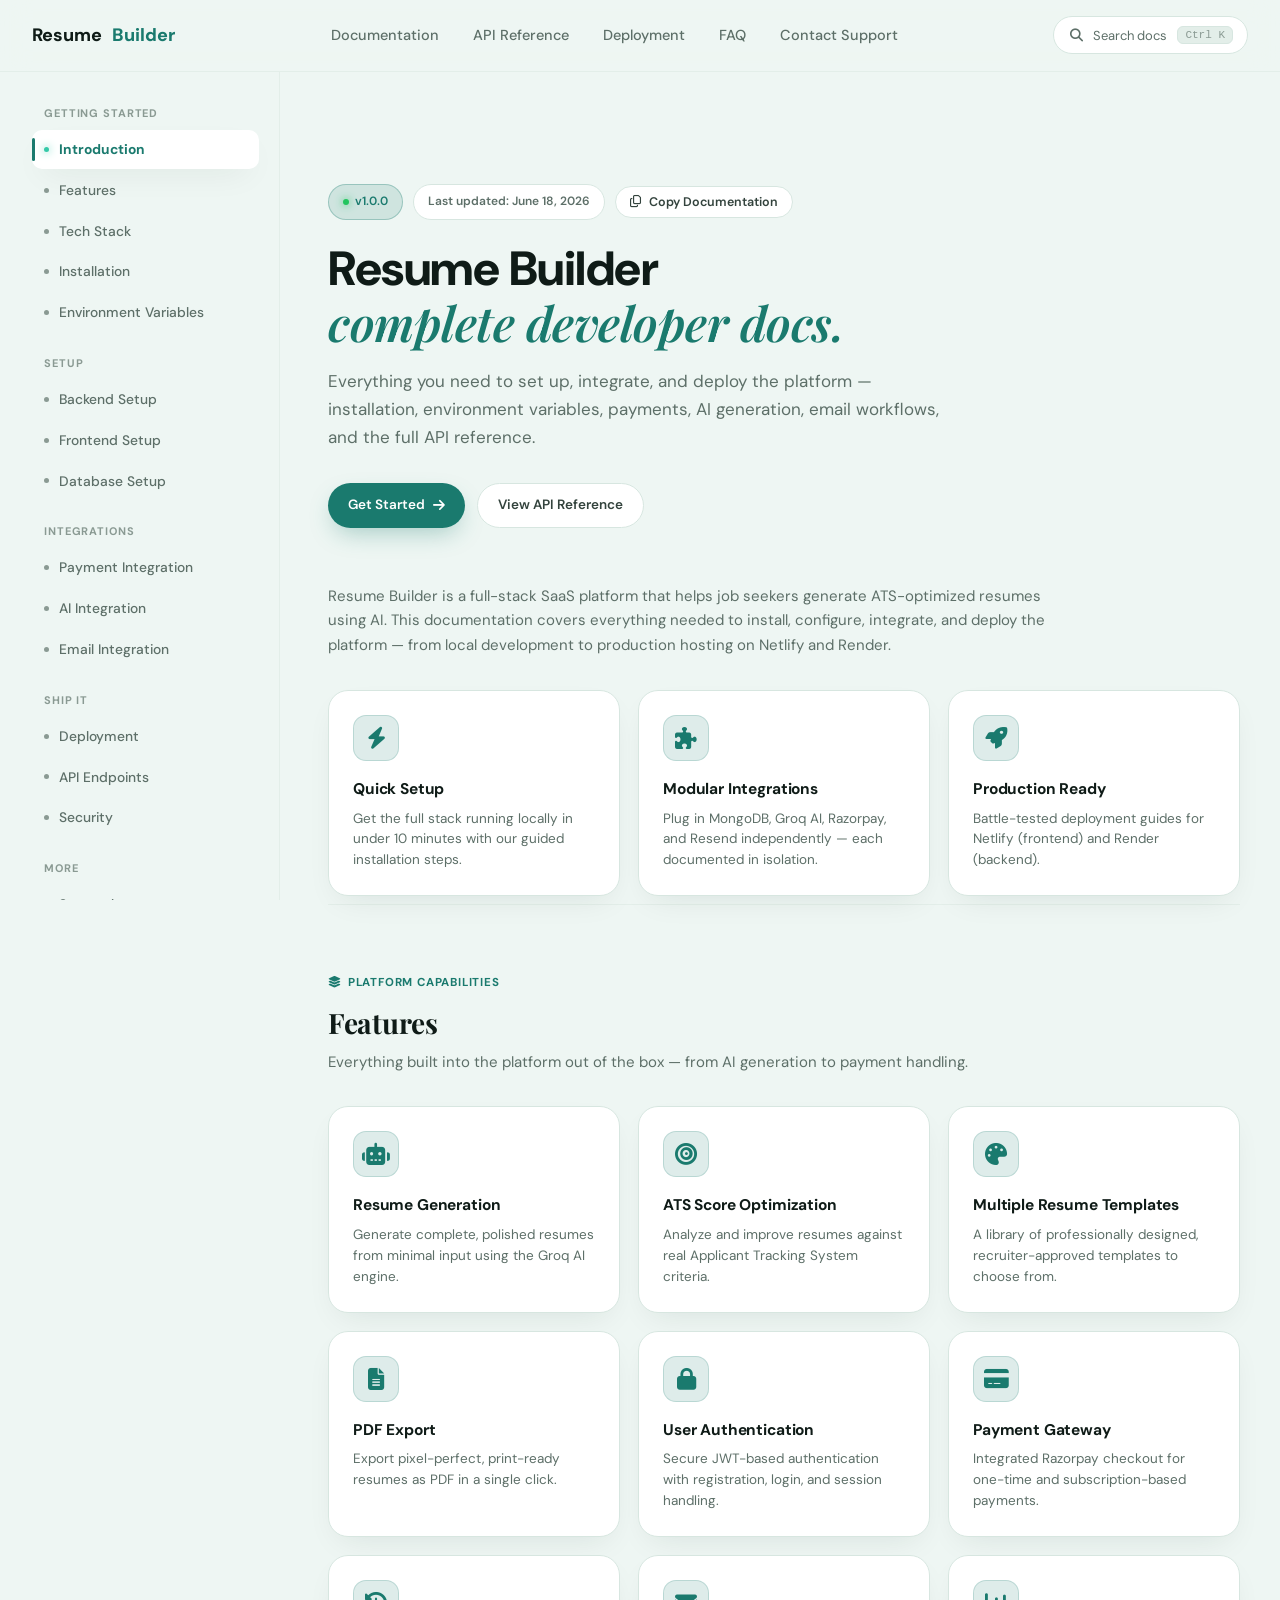
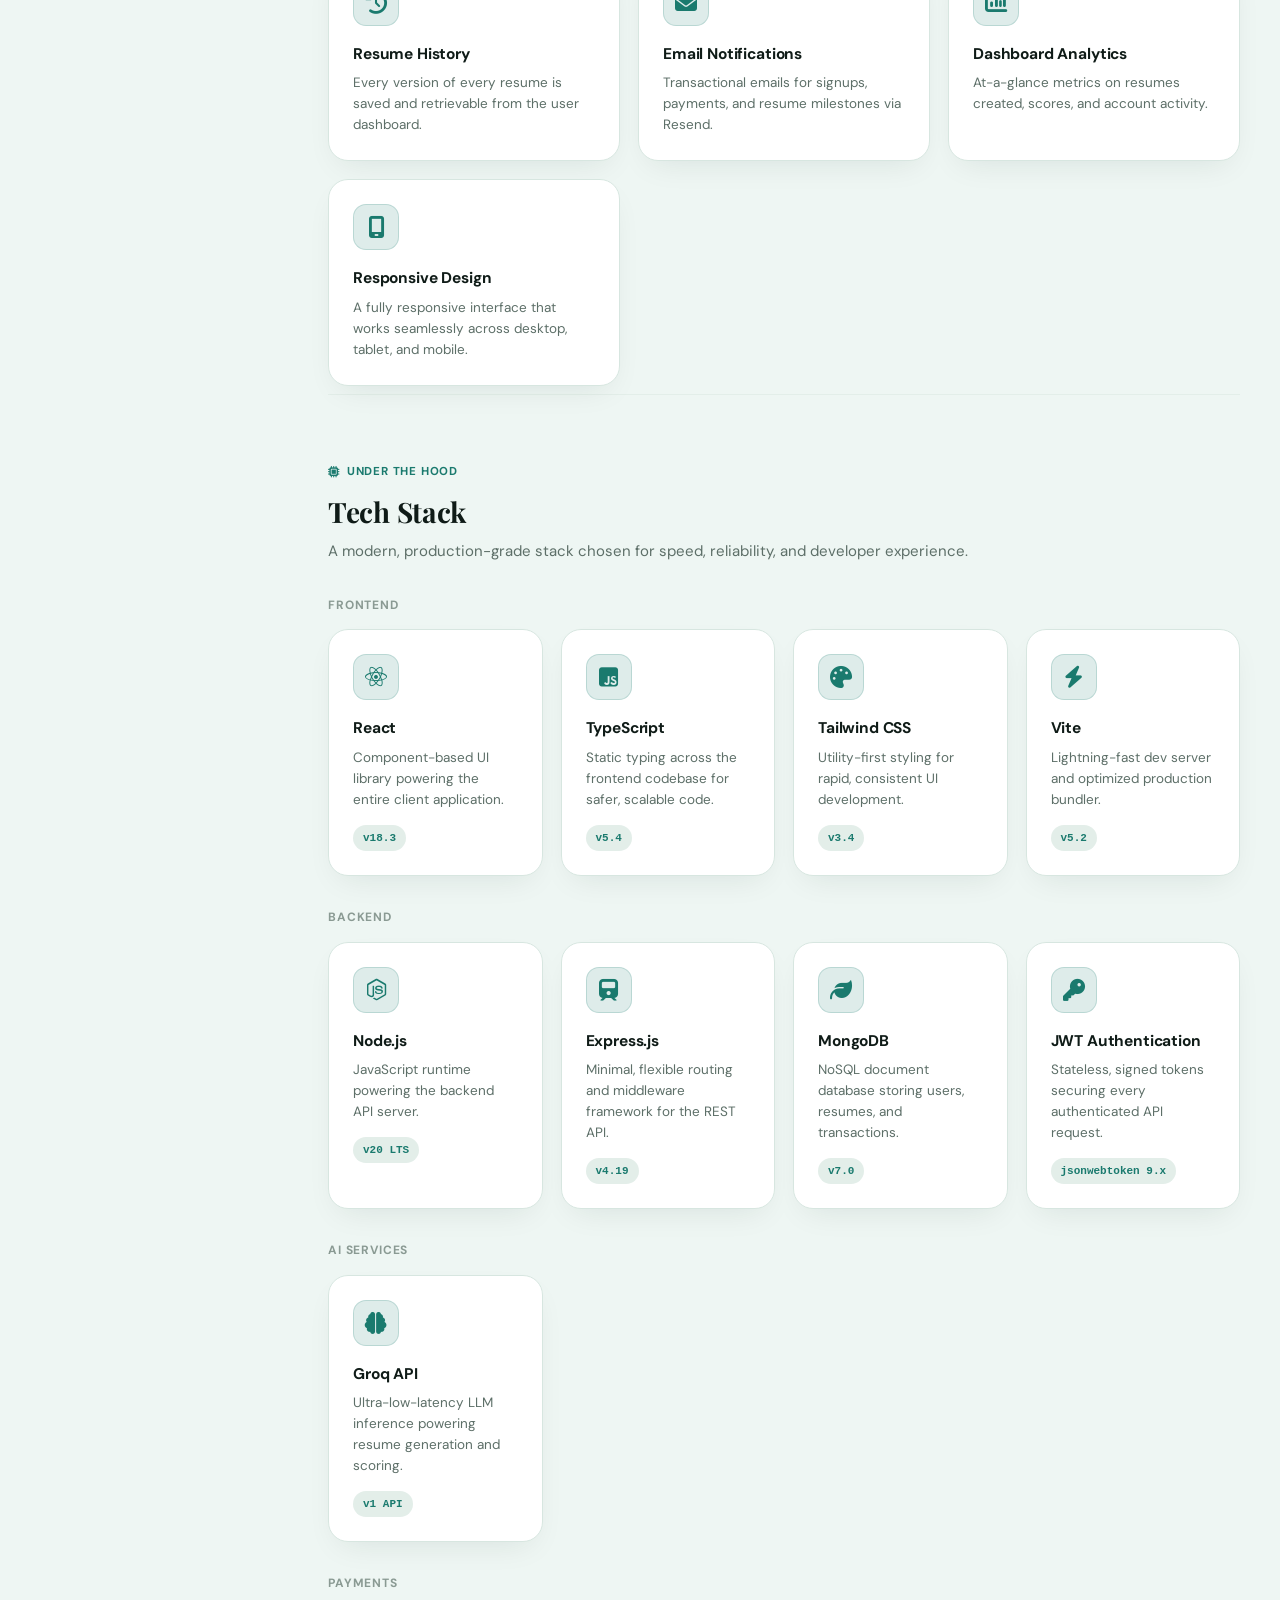
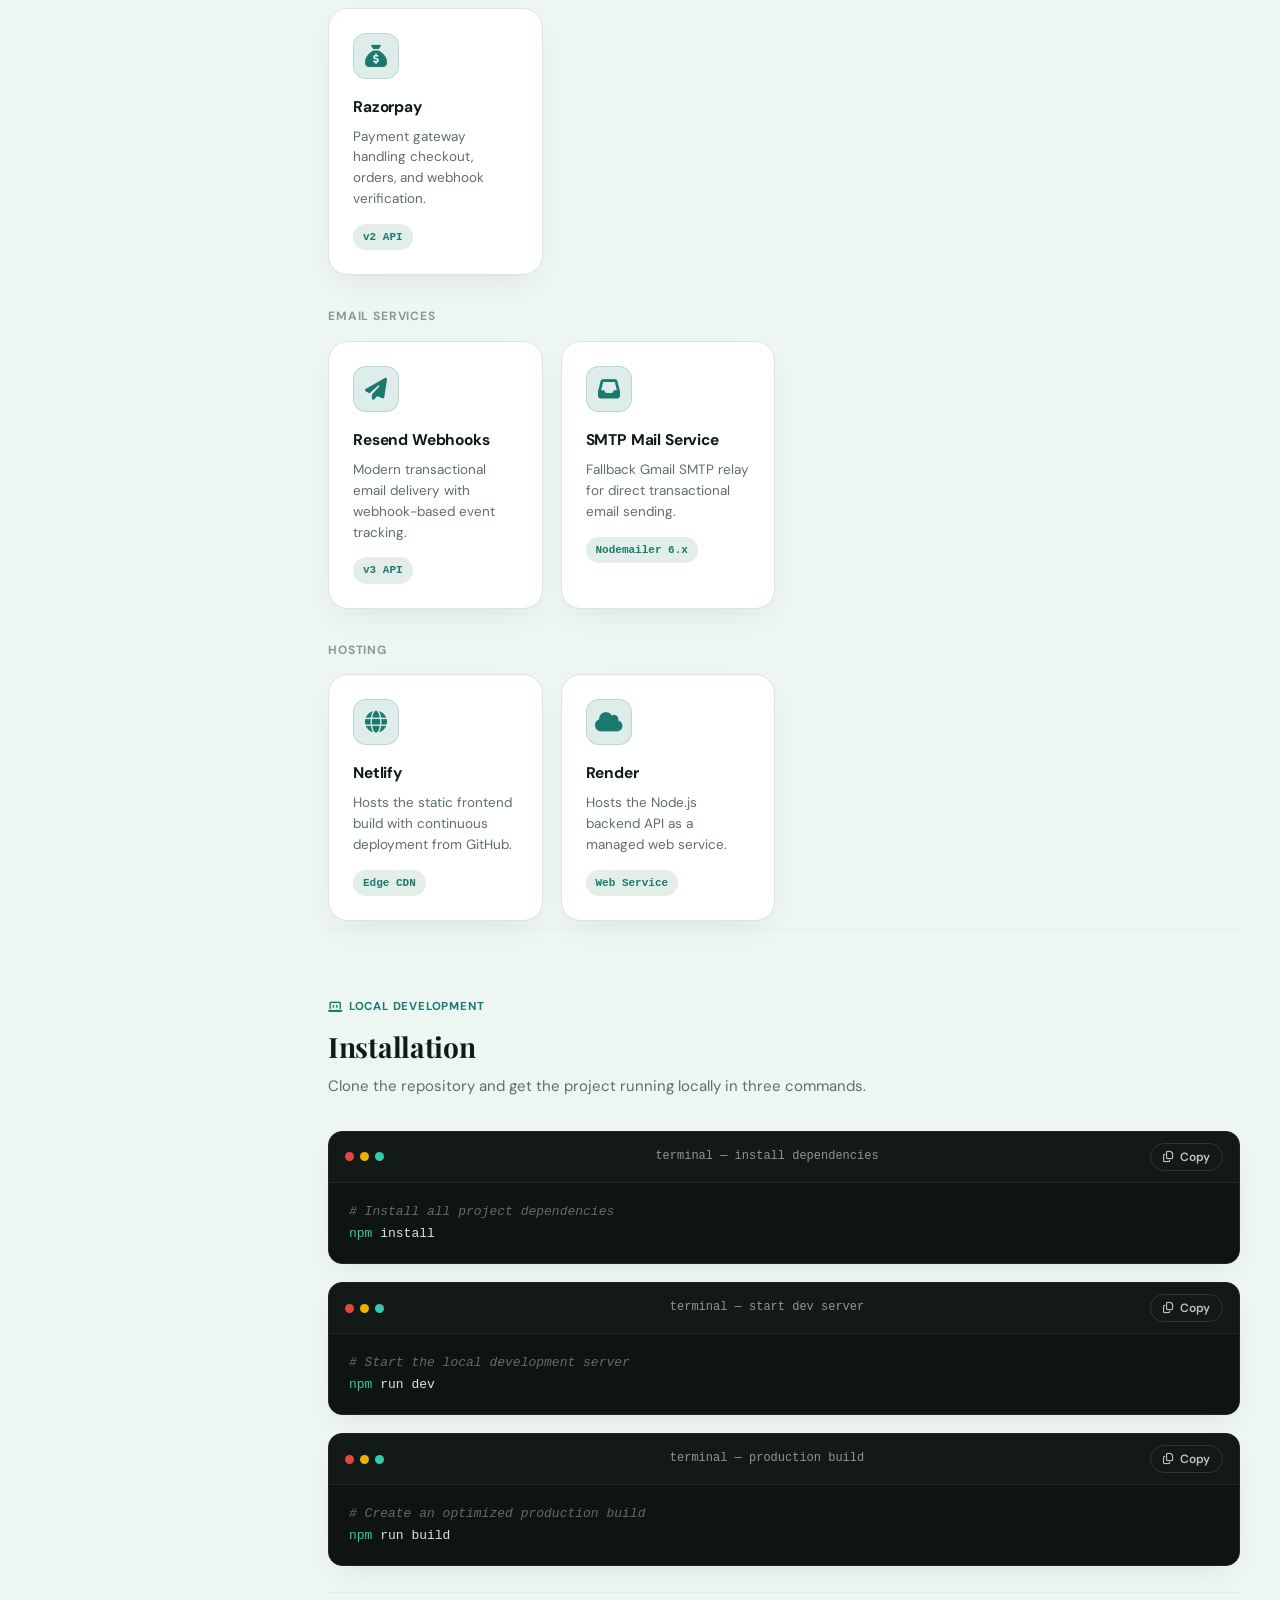
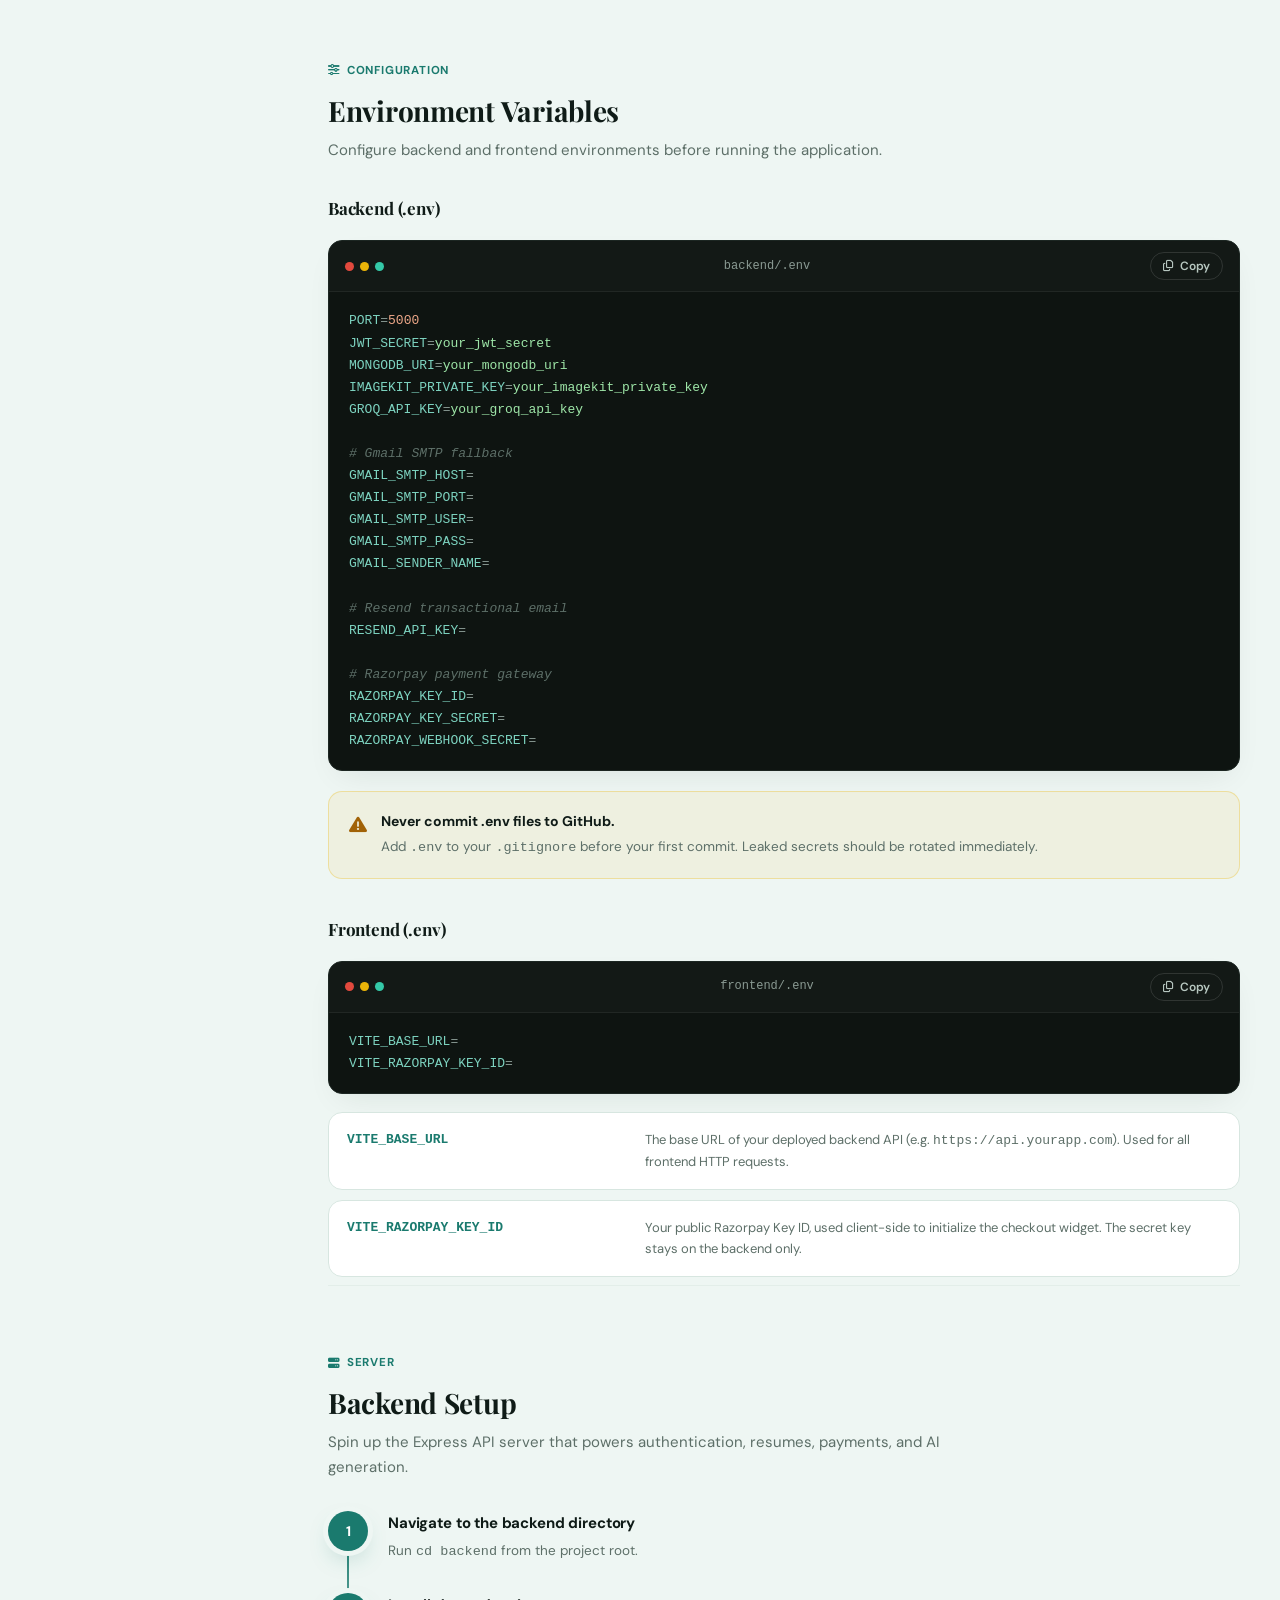
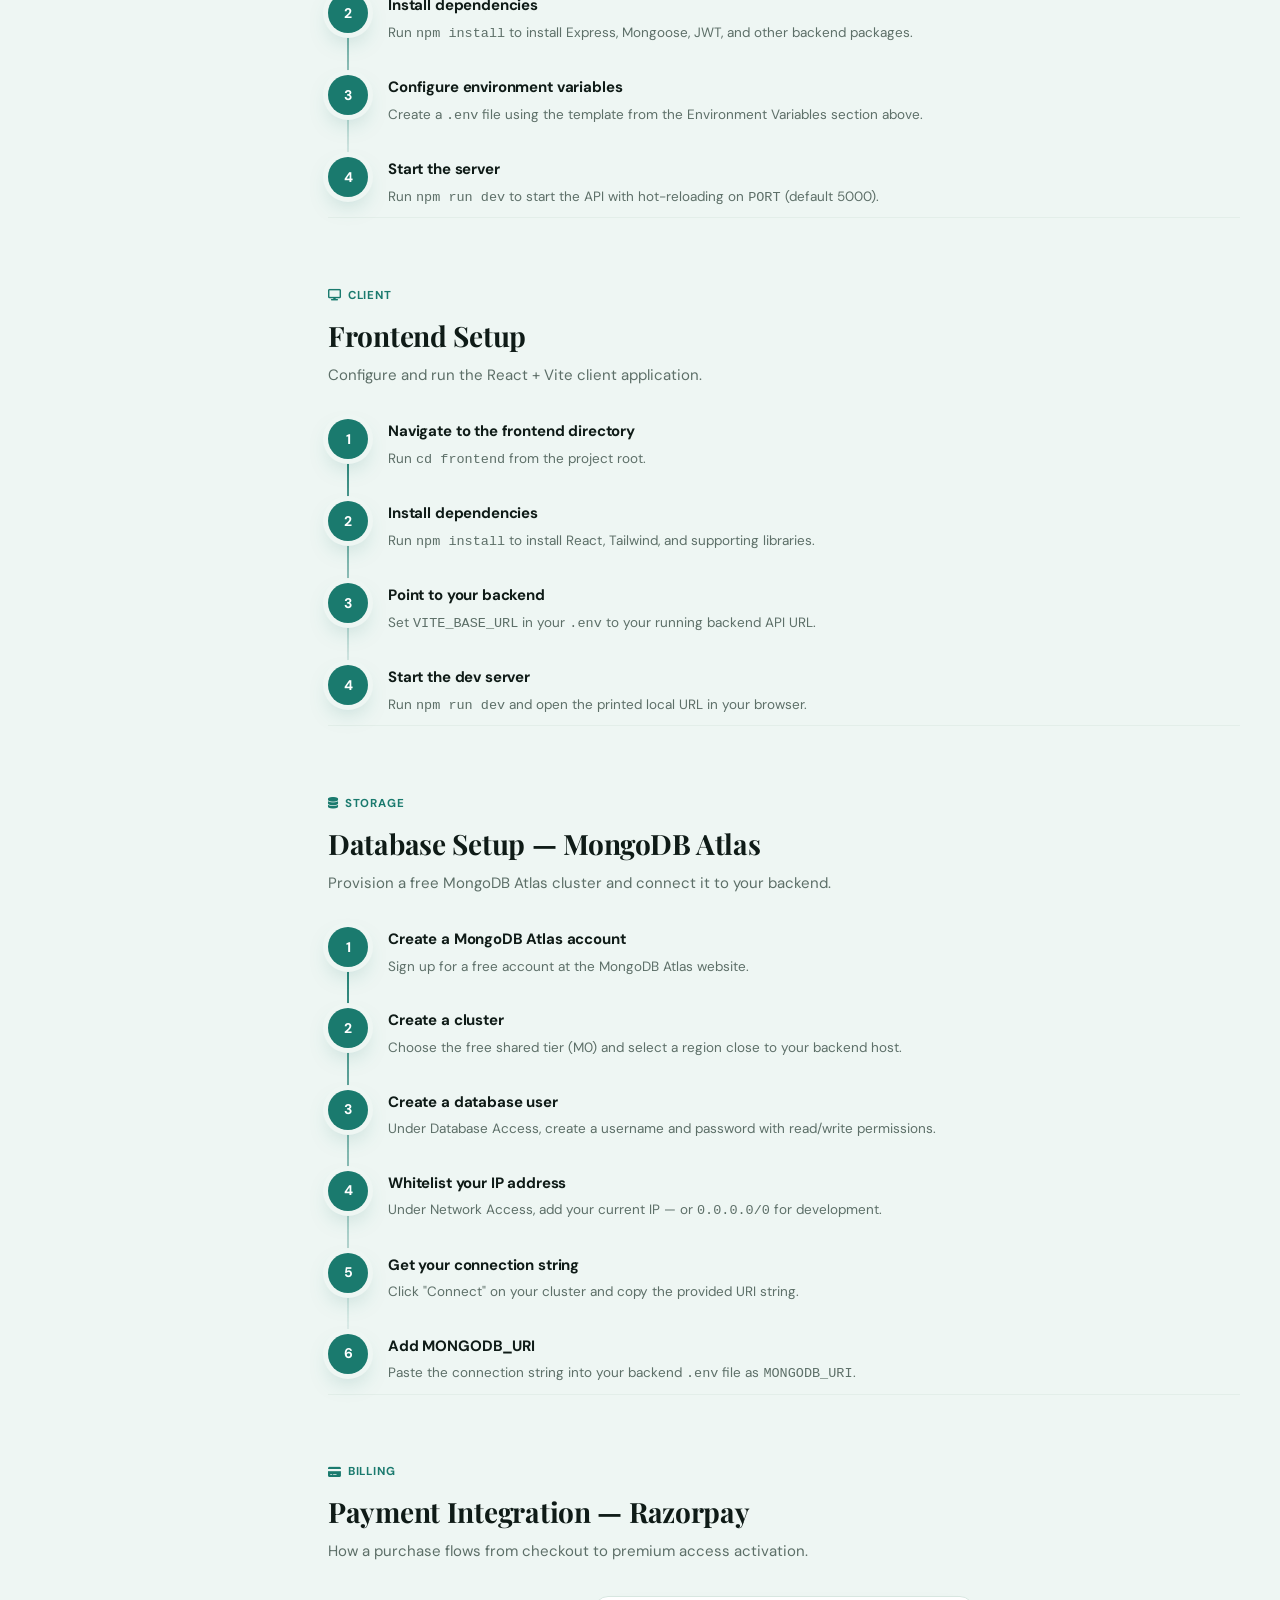
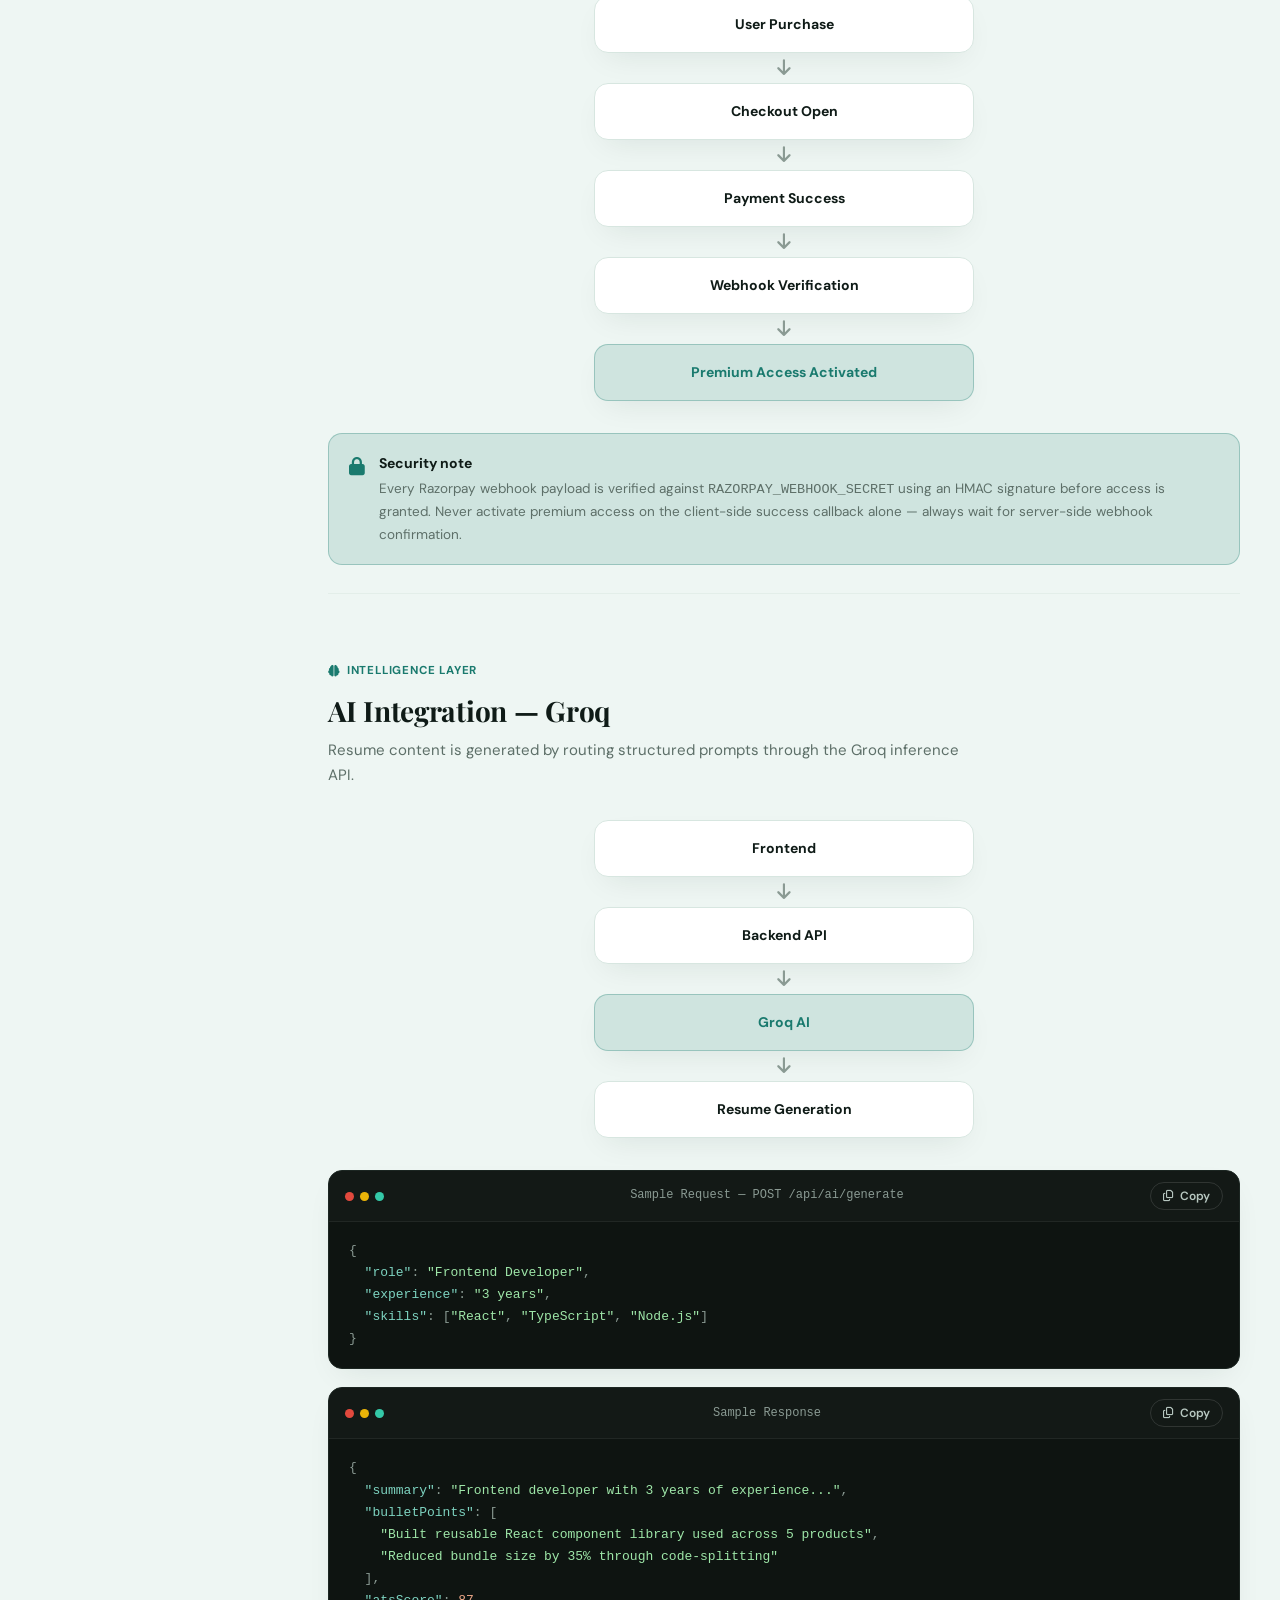
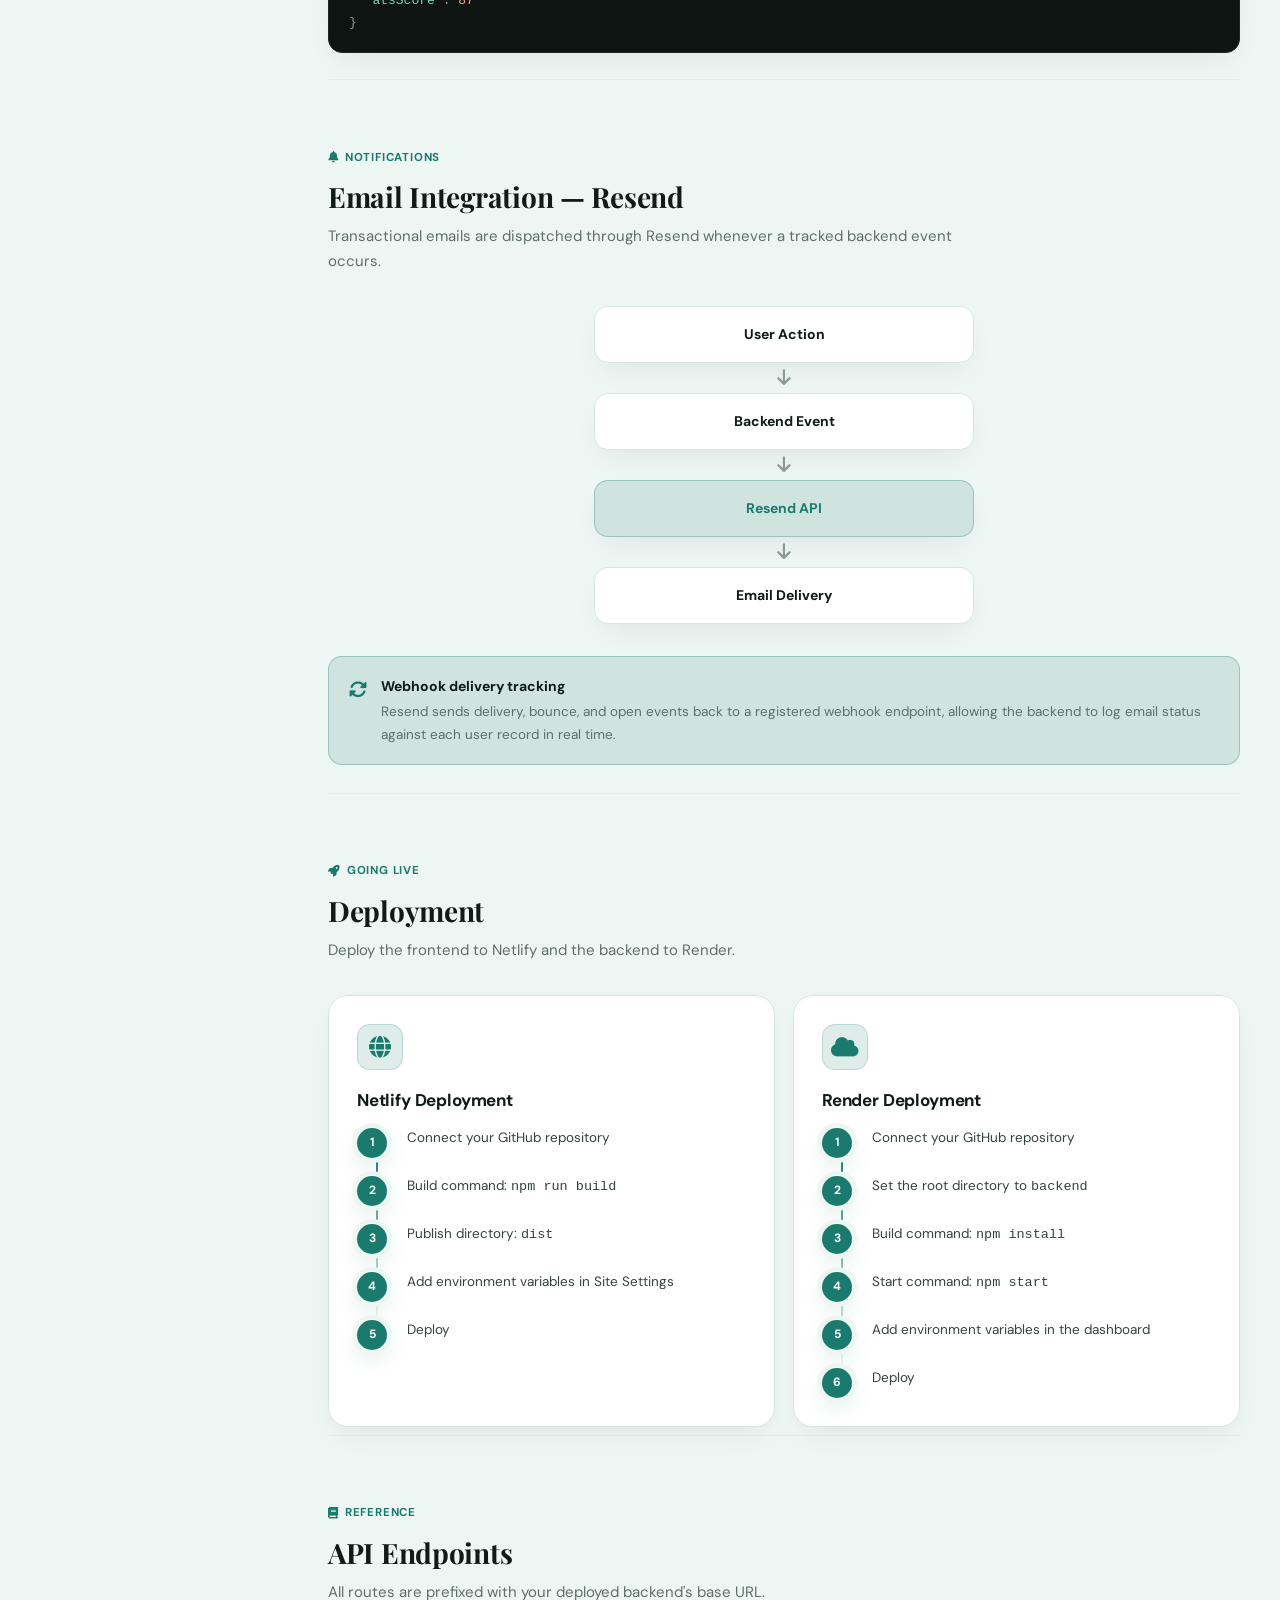
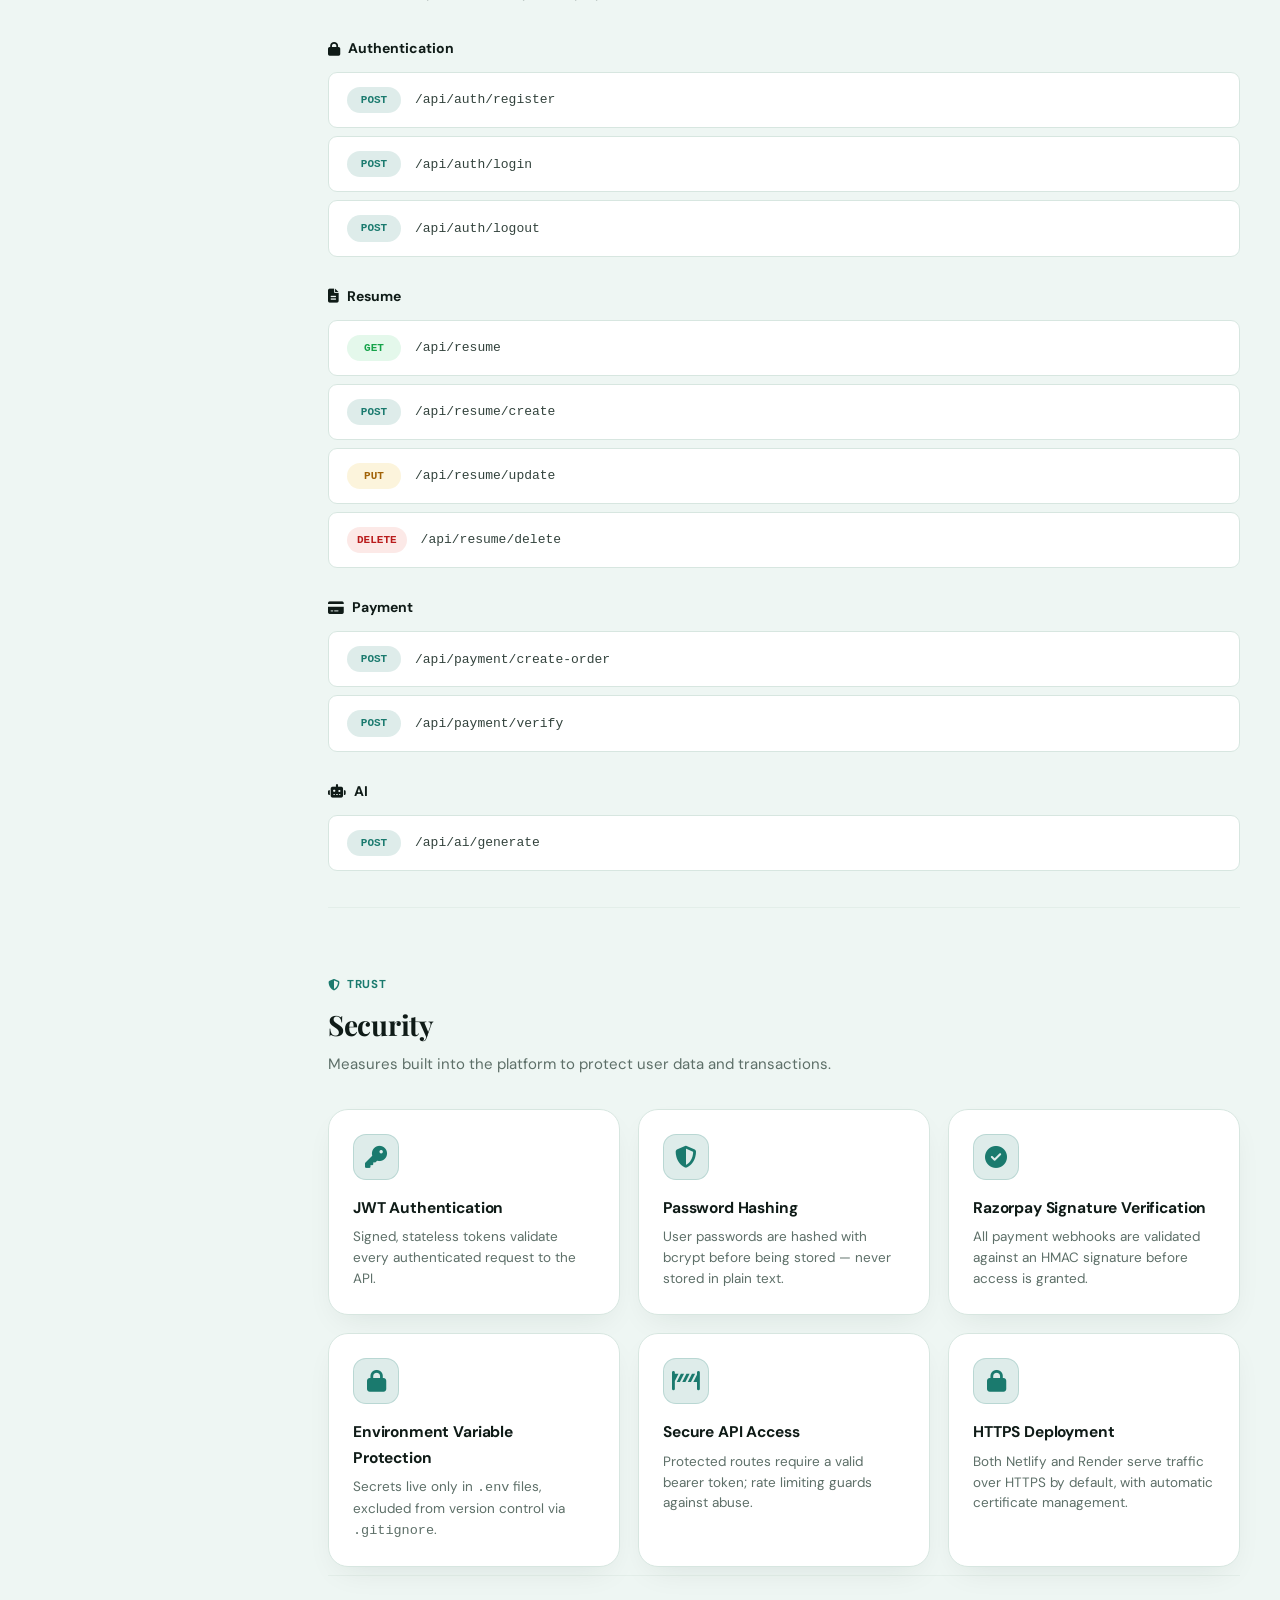
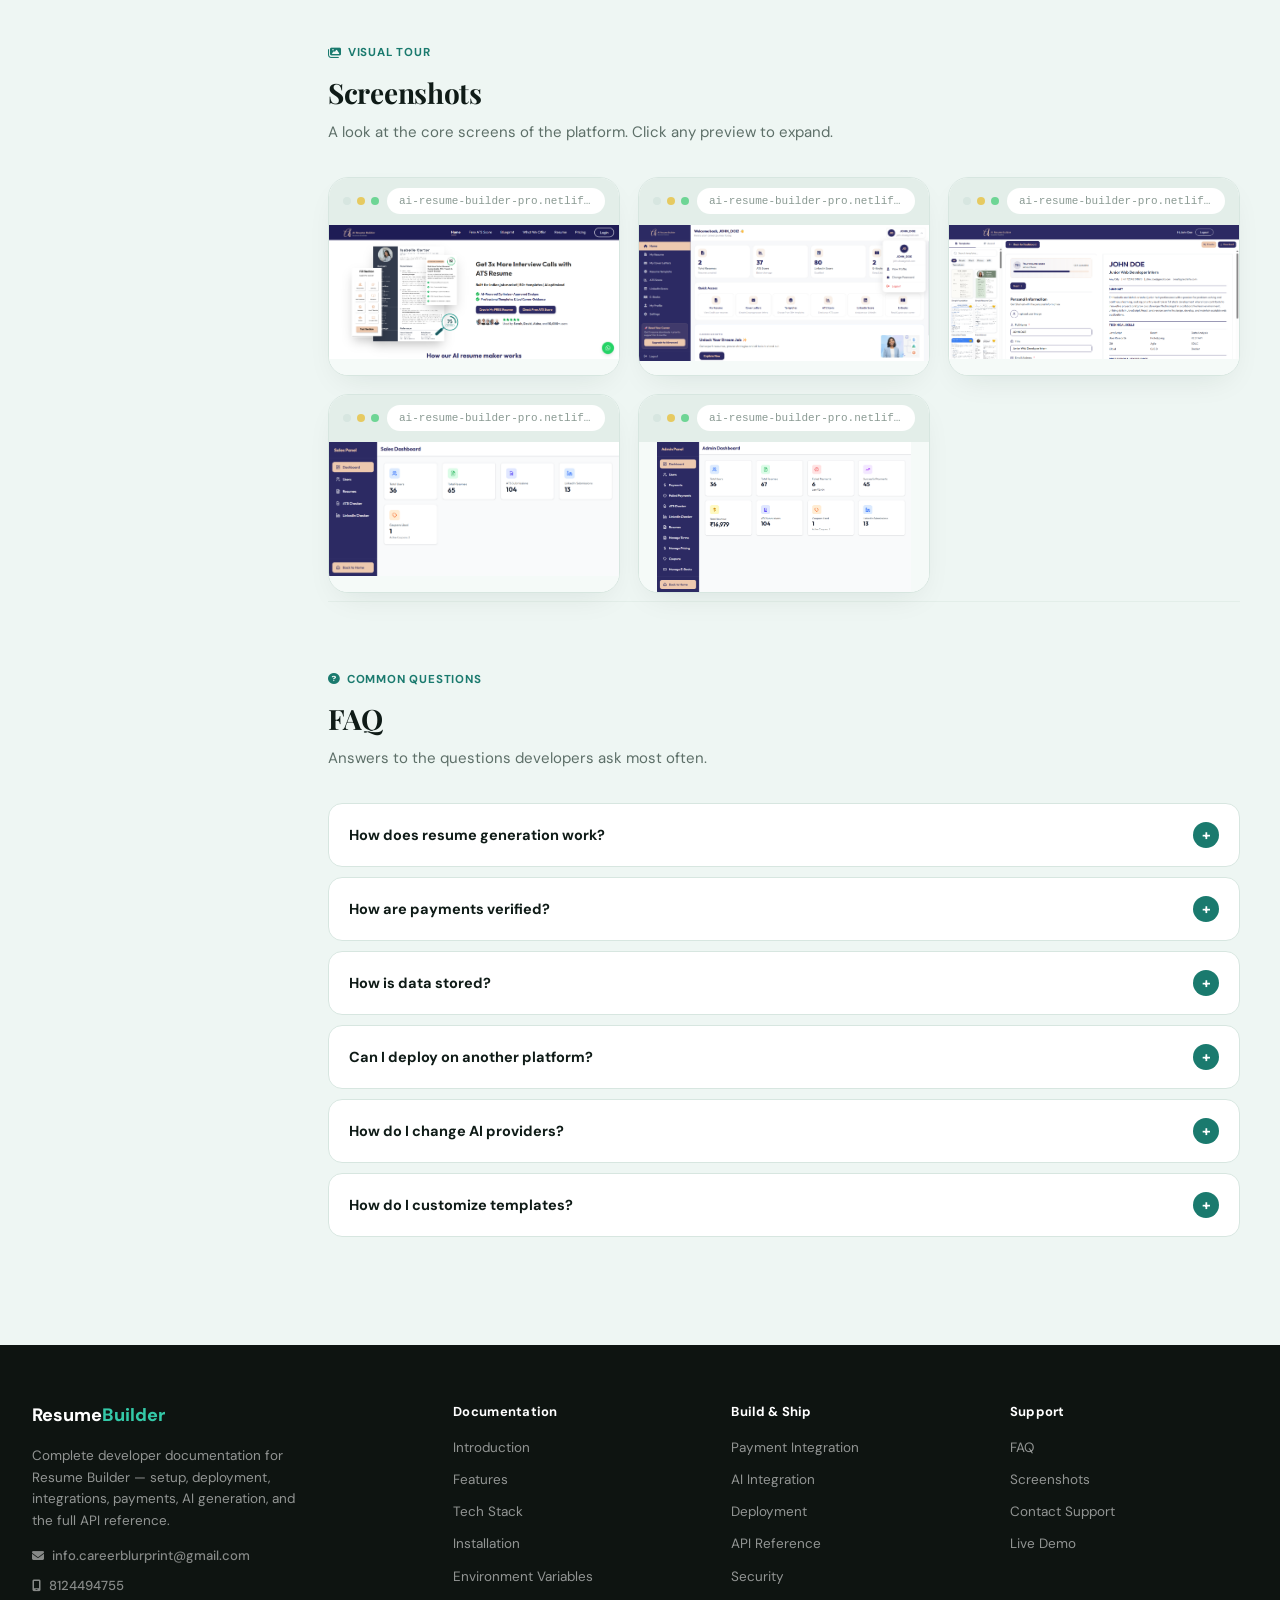
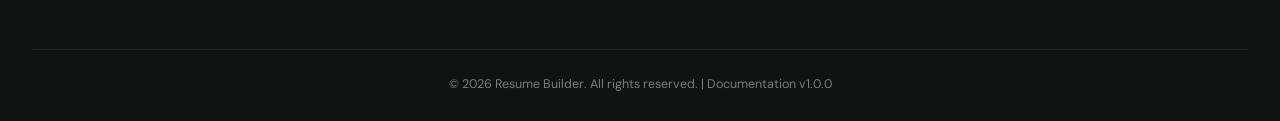
==== commit f4e9cd9e: "Update Career Blueprint product website" ====
--- a/Documentation.html
+++ b/Documentation.html
@@ -4,10 +4,10 @@
 <head>
   <meta charset="UTF-8">
   <meta name="viewport" content="width=device-width, initial-scale=1.0">
-  <title>AI Resume Builder — Documentation</title>
+  <title>Resume Builder — Documentation</title>
   <link rel="icon" href="images/favicon-v2.ico" />
   <meta name="description"
-    content="Complete developer documentation for AI Resume Builder Pro: setup, deployment, integrations, APIs, payments, email workflows, and AI-powered resume generation.">
+    content="Complete developer documentation for Resume Builder: setup, deployment, integrations, APIs, payments, email workflows, and AI-powered resume generation.">
   <link rel="preconnect" href="https://fonts.googleapis.com">
   <link rel="preconnect" href="https://fonts.gstatic.com" crossorigin>
   <link
@@ -30,7 +30,7 @@
         <button class="icon-btn menu-toggle" id="menuToggle" aria-label="Toggle sidebar"><i
             class="fa-solid fa-bars"></i></button>
         <a href="index.html" class="brand">
-          AI Resume<span class="brand-accent"> Builder Pro</span>
+          Resume<span class="brand-accent"> Builder</span>
         </a>
       </div>
       <nav class="nav-links">
@@ -103,7 +103,7 @@
             <button class="btn btn-ghost btn-sm" id="copyDocsBtn"><i class="fa-regular fa-copy"></i> Copy
               Documentation</button>
           </div>
-          <h1>AI Resume Builder Pro<br><em>complete developer docs.</em></h1>
+          <h1>Resume Builder<br><em>complete developer docs.</em></h1>
           <p class="lead">Everything you need to set up, integrate, and deploy the platform — installation, environment
             variables, payments, AI generation, email workflows, and the full API reference.</p>
           <div class="hero-actions">
@@ -113,7 +113,7 @@
         </div>
 
         <p class="section-desc" style="max-width:720px; font-size:15px;">
-          AI Resume Builder Pro is a full-stack SaaS platform that helps job seekers generate ATS-optimized resumes
+          Resume Builder is a full-stack SaaS platform that helps job seekers generate ATS-optimized resumes
           using AI.
           This documentation covers everything needed to install, configure, integrate, and deploy the platform —
           from local development to production hosting on Netlify and Render.
@@ -150,7 +150,7 @@
         <div class="grid grid-3">
           <div class="card">
             <div class="card-icon"><i class="fa-solid fa-robot"></i></div>
-            <h4>AI Resume Generation</h4>
+            <h4>Resume Generation</h4>
             <p>Generate complete, polished resumes from minimal input using the Groq AI engine.</p>
           </div>
           <div class="card">
@@ -880,7 +880,7 @@
           <div class="shot-card" data-lightbox-title="Landing Page" data-lightbox-img="images/full-desktop-view.png">
             <div class="browser-bar">
               <div class="code-dots"><span></span><span></span><span></span></div>
-              <span class="browser-url">app.airesumebuilderpro.com</span>
+              <span class="browser-url">ai-resume-builder-pro.netlify.app</span>
             </div>
             <img src="images/full-desktop-view.png" alt="Landing Page">
           </div>
@@ -888,7 +888,7 @@
           <div class="shot-card" data-lightbox-title="User Dashboard" data-lightbox-img="images/user.png">
             <div class="browser-bar">
               <div class="code-dots"><span></span><span></span><span></span></div>
-              <span class="browser-url">app.airesumebuilderpro.com/dashboard</span>
+              <span class="browser-url">ai-resume-builder-pro.netlify.app/dashboard</span>
             </div>
             <img src="images/user.png" alt="Dashboard">
           </div>
@@ -896,7 +896,7 @@
           <div class="shot-card" data-lightbox-title="Resume Builder" data-lightbox-img="images/ATS-optimization.png">
             <div class="browser-bar">
               <div class="code-dots"><span></span><span></span><span></span></div>
-              <span class="browser-url">app.airesumebuilderpro.com/builder</span>
+              <span class="browser-url">ai-resume-builder-pro.netlify.app/resume-builder</span>
             </div>
             <img src="images/ATS-optimization.png" alt="Resume Builder">
           </div>
@@ -904,7 +904,7 @@
           <div class="shot-card" data-lightbox-title="Sales Panel" data-lightbox-img="images/sales.png">
             <div class="browser-bar">
               <div class="code-dots"><span></span><span></span><span></span></div>
-              <span class="browser-url">app.airesumebuilderpro.com/checkout</span>
+              <span class="browser-url">ai-resume-builder-pro.netlify.app/sales</span>
             </div>
             <img src="images/sales.png" alt="Payment Page">
           </div>
@@ -912,7 +912,7 @@
           <div class="shot-card" data-lightbox-title="Admin Panel" data-lightbox-img="images/admin.png">
             <div class="browser-bar">
               <div class="code-dots"><span></span><span></span><span></span></div>
-              <span class="browser-url">app.airesumebuilderpro.com/admin</span>
+              <span class="browser-url">ai-resume-builder-pro.netlify.app/admin</span>
             </div>
             <img src="images/admin.png" alt="Admin Panel">
           </div>
@@ -986,8 +986,8 @@
     <div class="container">
       <div class="footer-grid">
         <div class="footer-brand">
-          <a href="#introduction" class="nav-logo">AI Resume<span> Builder Pro</span></a>
-          <p class="footer-brand-desc">Complete developer documentation for AI Resume Builder Pro — setup, deployment,
+          <a href="#introduction" class="nav-logo">Resume<span> Builder</span></a>
+          <p class="footer-brand-desc">Complete developer documentation for Resume Builder — setup, deployment,
             integrations, payments, AI generation, and the full API reference.</p>
           <div style="margin:14px 0 16px;display:flex;flex-direction:column;gap:8px;">
             <a href="mailto:info.careerblurprint@gmail.com" class="footer-contact-link"><i
@@ -1027,7 +1027,7 @@
         </div>
       </div>
       <div class="footer-bottom">
-        <div class="footer-copy">© 2026 AI Resume Builder Pro. All rights reserved. | Documentation v1.0.0</div>
+        <div class="footer-copy">© 2026 Resume Builder. All rights reserved. | Documentation v1.0.0</div>
       </div>
     </div>
   </footer>
--- a/styles.css
+++ b/styles.css
@@ -1,5 +1,5 @@
 /* ============================================================
-   AI RESUME BUILDER PRO — DOCUMENTATION
+   RESUME BUILDER PRO — DOCUMENTATION
    Theme: Clearwave (seafoam / deep teal, light mode)
    Matches: ai-resume-builder-pro-saas.netlify.app
    ============================================================ */
@@ -649,4 +649,16 @@
   .hero{padding:28px 0 20px;}
   .card{padding:14px;}
   .footer{padding:36px 0 20px;}
+}
+
+.browser-bar {
+  flex-wrap: nowrap;
+}
+
+.browser-url {
+  font-size: 11px;        /* smaller text */
+  white-space: nowrap;    /* prevent wrapping */
+  overflow: hidden;
+  text-overflow: ellipsis;
+  max-width: 100%;
 }
